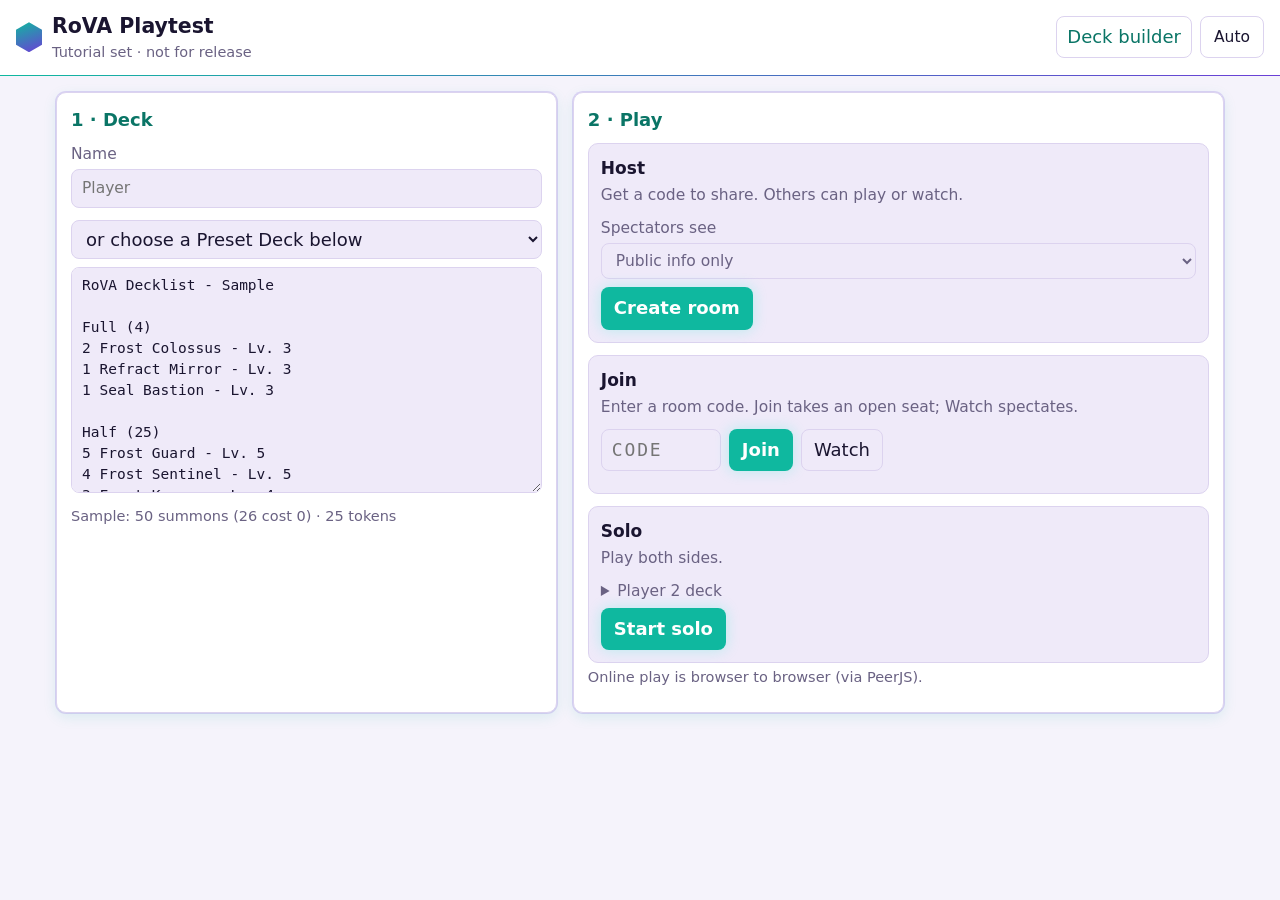
==== sim.html @ 39e99d1e "[BETA] Update 5" ====
<!doctype html>
<html lang="en">
<head>
<meta charset="utf-8">
<meta name="viewport" content="width=device-width, initial-scale=1">
<title>RoVA Playtest</title>
<script>try{var t=localStorage.getItem("rova-theme");if(t==="light"||t==="dark")document.documentElement.dataset.theme=t;}catch(e){}</script>
<link rel="stylesheet" href="style.css?v=13">
<link rel="stylesheet" href="sim.css?v=14">
</head>
<body class="sim">
<header class="topbar">
  <div class="brand">
    <span class="brand-mark" aria-hidden="true"></span>
    <div>
      <h1>RoVA Playtest</h1>
      <p class="sub">Tutorial set · not for release</p>
    </div>
  </div>
  <span id="net-status" class="pill" hidden></span>
  <div class="top-actions">
    <button id="btn-leave" class="danger-ghost leave" title="Leave the room and go back to the lobby" hidden>Leave</button>
    <a class="btn-link" href="index.html">Deck builder</a>
    <button id="btn-theme" class="ghost" aria-label="Theme: auto" title="Theme: auto">Auto</button>
  </div>
</header>

<!-- LOBBY -->
<main id="lobby" class="lobby">
  <section class="panel">
    <h2>1 · Deck</h2>
    <label class="field">Name <input id="my-name" type="text" maxlength="24" placeholder="Player"></label>
    <div class="deck-pick" id="deck-pick-0"></div>
  </section>

  <section class="panel" id="play-panel">
    <h2>2 · Play</h2>
    <div class="play-modes">
      <div class="mode-card">
        <h3>Host</h3>
        <p class="hint">Get a code to share. Others can play or watch.</p>
        <label class="field inline">Spectators see
          <select id="spec-view"><option value="public">Public info only</option><option value="full">Everything (hands, peeks)</option></select></label>
        <button id="btn-host" class="primary">Create room</button>
      </div>
      <div class="mode-card">
        <h3>Join</h3>
        <p class="hint">Enter a room code. Join takes an open seat; Watch spectates.</p>
        <div class="row-inline"><input id="join-code" type="text" maxlength="6" placeholder="CODE" aria-label="Room code"><button id="btn-join" class="primary">Join</button><button id="btn-watch">Watch</button></div>
        <p id="join-msg" class="hint"></p>
      </div>
      <div class="mode-card">
        <h3>Solo</h3>
        <p class="hint">Play both sides.</p>
        <details><summary>Player 2 deck</summary><div class="deck-pick" id="deck-pick-1"></div></details>
        <button id="btn-solo" class="primary">Start solo</button>
      </div>
    </div>
    <p class="hint small">Online play is browser to browser (via PeerJS).</p>
  </section>

  <!-- waiting room (online), shown instead of "2 · Play" -->
  <section class="panel room" id="room-panel" hidden>
    <h2>2 · Room <strong id="room-code2" class="code">······</strong> <button id="btn-copy-code" class="ghost">Copy code</button> <button id="btn-copy-link" class="ghost" title="Anyone opening this link joins as a spectator">Copy watch link</button></h2>
    <p id="room-status" class="hint"></p>
    <h3>Players</h3>
    <ul id="room-seats" class="seats"></ul>
    <h3>Spectators</h3>
    <ul id="room-specs" class="specs"></ul>
    <div id="room-host">
      <label class="field inline">Spectators see
        <select id="room-view"><option value="public">Public info only</option><option value="full">Everything (hands, peeks)</option></select></label>
      <button id="btn-start-online" class="primary" disabled>Start game</button>
    </div>
    <p id="room-view-guest" class="hint small"></p>
    <h3>Chat</h3>
    <ol id="room-chat" class="chat room-chat"></ol>
    <form id="room-say-form" class="say"><input id="room-say" type="text" maxlength="300" placeholder="Message" aria-label="Chat message" autocomplete="off"><button class="primary">Send</button></form>
  </section>
</main>

<!-- GAME -->
<main id="game" class="game" hidden>
  <aside class="controls panel">
    <div id="pv" class="pv" aria-live="polite"><img id="pv-img" alt=""><p class="pv-hint">Hover a card or token to see it here.</p></div>
    <div id="turnbox" class="turninfo"></div>
    <div id="banner" class="banner" hidden></div>
    <div id="ctrlbox"></div>
  </aside>
  <div class="board-wrap">
    <div id="opp-hand" class="hand opp-hand"></div>
    <div id="side-opp" class="side opp"></div>
    <div id="centre" class="centre"></div>
    <div id="side-me" class="side me"></div>
    <div id="my-hand" class="hand my-hand"></div>
  </div>
  <aside class="sidepanel">
    <section class="logbox panel">
      <div class="panel-head"><h2>Match log</h2><span class="hint small">turn · step</span></div>
      <ol id="log" class="log"></ol>
    </section>
    <section class="chatbox panel">
      <div class="panel-head"><h2>Chat</h2></div>
      <ol id="chat" class="chat"></ol>
      <form id="say-form" class="say"><input id="say" type="text" maxlength="300" placeholder="Message" aria-label="Chat message" autocomplete="off"><button class="primary">Send</button></form>
    </section>
    <section id="roombtns" class="roombtns" hidden></section>
  </aside>
</main>

<div id="menu" class="menu" hidden></div>
<div id="overlay" class="overlay" hidden><div class="overlay-box panel" id="overlay-box"></div></div>
<div id="preview" class="preview" hidden><img id="preview-img" alt=""></div>
<div id="alert" class="alert-wrap" role="alertdialog" aria-modal="true" aria-labelledby="alert-title" hidden>
  <div class="alert-box panel">
    <h2 id="alert-title">Vote mismatch</h2>
    <p id="alert-text"></p>
    <div class="dlg-actions"><button id="alert-ok" class="primary">OK</button></div>
  </div>
</div>
<div id="gameover" class="alert-wrap" role="alertdialog" aria-modal="true" aria-labelledby="go-title" hidden>
  <div class="alert-box panel go">
    <h2 id="go-title">Game over</h2>
    <p id="go-text"></p>
    <div id="go-actions" class="dlg-actions"></div>
  </div>
</div>
<div id="toast" class="toast" role="status" aria-live="polite"></div>

<script src="vendor/peerjs-1.5.5.min.js"></script>
<script src="sim.js?v=23"></script>
</body>
</html>
---- style.css ----
:root {
  --bg: #07070b; --panel: #120f1c; --panel-2: #1c1730; --line: #30284d;
  --text: #ece8f5; --muted: #a49cbc;
  --accent: #19f5d2; --accent-ink: #19f5d2; --on-accent: #03201b; --accent-2: #9b5cff;
  --danger: #ff6b8a; --glow: 0 0 0 1px rgba(25,245,210,.25), 0 0 18px rgba(155,92,255,.18);
  color-scheme: dark;
  --radius: 10px;
  --blaze: #ef8a6a; --frost: #79b4e2; --seal: #39e06a; --static: #c98b4a;
  --flow: #4cc9b0; --hidden: #a3abb5; --refract: #f0dc6a; --chaos: #a77ce0;
}
:root[data-theme="light"] {
  --bg: #f5f3fb; --panel: #ffffff; --panel-2: #efeaf9; --line: #dcd3ef;
  --text: #1a1530; --muted: #6a6283;
  --accent: #0fb89f; --accent-ink: #0a7566; --on-accent: #ffffff; --accent-2: #6b3fd6;
  --danger: #c2335a; --glow: 0 0 0 1px rgba(107,63,214,.18), 0 4px 14px rgba(15,184,159,.12);
  color-scheme: light;
}
@media (prefers-color-scheme: light) {
  :root:not([data-theme="dark"]) {
  --bg: #f5f3fb; --panel: #ffffff; --panel-2: #efeaf9; --line: #dcd3ef;
  --text: #1a1530; --muted: #6a6283;
  --accent: #0fb89f; --accent-ink: #0a7566; --on-accent: #ffffff; --accent-2: #6b3fd6;
  --danger: #c2335a; --glow: 0 0 0 1px rgba(107,63,214,.18), 0 4px 14px rgba(15,184,159,.12);
  color-scheme: light;
  }
}

* { box-sizing: border-box; }
html, body { margin: 0; }
body {
  background: var(--bg); color: var(--text);
  font: 18px/1.45 system-ui, -apple-system, "Segoe UI", Roboto, sans-serif;
  min-height: 100vh;
}
button, input, select, textarea { font: inherit; color: inherit; }
button {
  background: var(--panel-2); border: 1px solid var(--line); border-radius: 8px;
  padding: 7px 12px; cursor: pointer;
}
button:hover { border-color: var(--accent-2); }
button.primary { background: var(--accent); color: var(--on-accent); border-color: transparent; font-weight: 600; box-shadow: 0 0 14px rgba(25,245,210,.25); }
button.ghost { background: transparent; }
button.danger { color: var(--danger); }
button.danger.armed { background: var(--danger); color: #fff; border-color: transparent; }
input, select, textarea {
  background: var(--panel-2); border: 1px solid var(--line); border-radius: 8px; padding: 7px 10px;
}
:focus-visible { outline: 2px solid var(--accent); outline-offset: 2px; }

/* top bar */
.topbar {
  display: flex; align-items: center; gap: 16px; flex-wrap: wrap;
  padding: 12px 16px; border-bottom: 1px solid transparent; background: linear-gradient(var(--panel), var(--panel)) padding-box, linear-gradient(90deg, var(--accent), var(--accent-2)) border-box;
  position: sticky; top: 0; z-index: 5;
}
.brand { display: flex; align-items: center; gap: 10px; margin-right: auto; }
.brand-mark { width: 26px; height: 30px; background: linear-gradient(160deg, var(--accent), var(--accent-2));
  clip-path: polygon(50% 0, 100% 25%, 100% 75%, 50% 100%, 0 75%, 0 25%); }
.brand h1 { font-size: 20.5px; margin: 0; }
.brand .sub { margin: 0; font-size: 14.5px; color: var(--muted); }
.mode-switch { display: flex; background: var(--panel-2); border: 1px solid var(--line); border-radius: 999px; padding: 3px; }
.mode-switch button { border: 0; border-radius: 999px; background: transparent; padding: 6px 16px; }
.mode-switch button[aria-selected="true"] { background: var(--accent); color: var(--on-accent); font-weight: 600; }
.top-actions { display: flex; gap: 8px; }
/* deck builder: brand left, mode switch centred, links top right */
.topbar.three { display: grid; grid-template-columns: 1fr auto 1fr; }
.topbar.three .brand { margin-right: 0; justify-self: start; }
.topbar.three .top-actions { justify-self: end; }
.deckbar { grid-column: 1 / -1; display: flex; align-items: center; gap: 10px; }
.deckbar label { font-weight: 600; color: var(--muted); white-space: nowrap; }
#deck-name { flex: 1; min-width: 0; max-width: 520px; font-size: 1.05em; }

/* layout */
.layout {
  display: grid; grid-template-columns: minmax(260px, 340px) minmax(0, 1fr) minmax(300px, 380px); gap: 16px;
  padding: 16px; max-width: 1800px; margin: 0 auto;
}
.panel { background: var(--panel); border: 1px solid var(--line); border-radius: var(--radius); padding: 14px; min-width: 0; box-shadow: var(--glow); }
.panel-head { display: flex; align-items: center; gap: 10px; flex-wrap: wrap; margin-bottom: 10px; }
.panel-head h2 { font-size: 18px; margin: 0; color: var(--accent-ink); }
.count-pill { background: var(--panel-2); border: 1px solid var(--line); border-radius: 999px; padding: 1px 10px; font-weight: 600; }
#btn-clear { margin-left: auto; }
.chosen { position: sticky; top: 74px; align-self: start; max-height: calc(100vh - 92px); overflow: auto; }
.stats { display: flex; flex-wrap: wrap; gap: 6px; margin-bottom: 10px; font-size: 14.5px; color: var(--muted); }
.stats span { background: var(--panel-2); border-radius: 6px; padding: 2px 8px; }
.empty { color: var(--muted); font-size: 15.5px; }

.group-title { font-size: 14.5px; text-transform: uppercase; letter-spacing: .06em; color: var(--accent-2); margin: 12px 0 4px; }
.row {
  display: grid; grid-template-columns: 34px 8px 1fr auto; align-items: center; gap: 8px;
  padding: 5px 6px; border-radius: 8px;
}
.row:hover { background: var(--panel-2); }
.row .qty { font-weight: 700; text-align: right; }
.row .dot { width: 8px; height: 8px; border-radius: 50%; }
.row .name { white-space: nowrap; overflow: hidden; text-overflow: ellipsis; cursor: default; }
.row .meta { color: var(--muted); font-size: 14.5px; margin-left: 6px; }
.row .ctrls { display: flex; gap: 4px; }
.row .ctrls button { padding: 1px 9px; }

/* pool */
.filters { display: flex; gap: 8px; flex-wrap: wrap; margin-left: auto; }
#search { width: 200px; }
.grid { display: grid; grid-template-columns: repeat(auto-fill, minmax(150px, 1fr)); gap: 14px; }
.tile {
  position: relative; background: none; border: 0; padding: 0; cursor: pointer; text-align: center;
}
.tile img { width: 100%; display: block; border-radius: 6px; transition: transform .12s; }
.tile:hover img { transform: translateY(-3px); }
.tile.maxed img { opacity: .45; }
.tile .badge {
  position: absolute; top: 6px; right: 6px; background: var(--accent); color: var(--on-accent);
  font-weight: 700; border-radius: 999px; min-width: 26px; padding: 1px 7px; font-size: 15.5px;
}
.tile .cap { display: block; font-size: 14.5px; color: var(--muted); margin-top: 4px; }
.tile.token img { border-radius: 0; }

/* preview */
.preview { position: fixed; pointer-events: none; z-index: 20; filter: drop-shadow(0 8px 22px rgba(0,0,0,.45)); }
.preview img { width: 300px; display: block; border-radius: 12px; }
.preview.wide img { width: 420px; }

/* dialog */
dialog { background: var(--panel); color: var(--text); border: 1px solid var(--line); border-radius: 12px; width: min(680px, 94vw); padding: 0; }
dialog::backdrop { background: rgba(0,0,0,.55); }
.dlg { padding: 18px; }
.dlg h2 { margin: 0 0 4px; font-size: 20.5px; }
.hint { color: var(--muted); font-size: 15.5px; margin: 4px 0 10px; }
.dlg textarea { width: 100%; font-family: ui-monospace, Menlo, Consolas, monospace; font-size: 15.5px; }
.dlg-actions { display: flex; flex-wrap: wrap; gap: 8px; margin-top: 10px; align-items: center; }

.toast { position: fixed; bottom: 18px; left: 50%; transform: translateX(-50%); background: var(--accent); color: var(--on-accent);
  padding: 8px 16px; border-radius: 999px; font-weight: 600; opacity: 0; transition: opacity .2s; pointer-events: none; }
.toast.show { opacity: 1; }

/* preview box + full card text */
.detail { position: sticky; top: 74px; align-self: start; max-height: calc(100vh - 92px); overflow: auto; display: flex; flex-direction: column; gap: 12px; }
.detail-img { display: flex; justify-content: center; }
.detail-img img { width: 100%; max-width: 340px; border-radius: 12px; display: none; filter: drop-shadow(0 6px 16px rgba(0,0,0,.35)); }
.detail.has .detail-img img { display: block; }
.detail.wide .detail-img img { max-width: 100%; }
.detail-text h3 { margin: 0; font-size: 20px; color: var(--accent-ink); }
.detail-text .dsub { margin: 2px 0 10px; color: var(--muted); font-size: 14.5px; }
.detail-text .facts { display: grid; grid-template-columns: auto 1fr; gap: 4px 12px; margin: 0 0 10px; font-size: 15px; }
.detail-text dt { color: var(--muted); }
.detail-text dd { margin: 0; }
.dblock { border-top: 1px solid var(--line); padding-top: 8px; margin-top: 8px; }
.dblock h4 { margin: 0 0 4px; font-size: 13.5px; text-transform: uppercase; letter-spacing: .05em; color: var(--muted); }
.dblock p { margin: 0; line-height: 1.45; }
.dblock.aff h4 { color: var(--accent-ink); }
.dblock.res h4 { color: var(--danger); }
.dfoot { margin: 12px 0 0; font-size: 12.5px; color: var(--muted); }
@media (max-width: 1200px) {
  .layout { grid-template-columns: minmax(260px, 320px) minmax(0, 1fr); }
  .detail { grid-column: 1; grid-row: 3; position: static; max-height: none; }
  .chosen { grid-row: 2; }
  .pool { grid-column: 2; grid-row: 2 / span 2; }
}

/* phones */
@media (max-width: 820px) {
  .layout { grid-template-columns: minmax(0, 1fr); padding: 12px 16px; }
  .topbar.three { grid-template-columns: 1fr auto; row-gap: 10px; }
  .topbar.three .mode-switch { grid-column: 1 / -1; grid-row: 2; justify-self: center; }
  .deckbar { flex-wrap: wrap; }
  .deckbar #deck-name { flex: 1 1 100%; max-width: none; order: 1; }
  .deckbar label { flex-basis: 100%; }
  .deckbar button { order: 2; }
  .chosen { position: static; max-height: none; }
  .detail, .chosen, .pool { grid-column: auto; grid-row: auto; }
  .grid { grid-template-columns: repeat(auto-fill, minmax(120px, 1fr)); }
  #search { width: 100%; }
  .filters { margin-left: 0; width: 100%; }
}

/* print */
.print-only { display: none; }
@media print {
  @page { size: A4; margin: 10mm; }
  body { background: #fff; color: #000; }
  .topbar, .layout, dialog, .toast, .preview { display: none !important; }
  body.print-list #print-list, body.print-proxies #print-proxies { display: block; }
  #print-list { font: 11pt/1.4 system-ui, sans-serif; }
  #print-list h1 { font-size: 16pt; margin: 0 0 4pt; }
  #print-list h2 { font-size: 12pt; margin: 12pt 0 4pt; border-bottom: 1px solid #999; }
  #print-list p { margin: 0 0 6pt; color: #444; }
  #print-list table { border-collapse: collapse; width: 100%; }
  #print-list td { padding: 1.5pt 4pt; border-bottom: .5pt solid #ddd; }
  #print-list td.q { width: 12mm; text-align: right; font-weight: 700; }
  .proxy-sheet { display: flex; flex-wrap: wrap; gap: 0; page-break-after: always; }
  .proxy-sheet img.card { width: 63mm; height: 88mm; }
  .proxy-sheet img.tok { width: 54.56mm; height: 63mm; }   /* pointy-top hexagon, 63 mm point to point */
  .proxy-sheet img.ins { width: 88mm; height: 43mm; }
}

/* theme toggle */
#btn-theme { min-width: 64px; font-size: 15.5px; }

.btn-link { color: var(--accent-ink); text-decoration: none; padding: 7px 10px; border: 1px solid var(--line); border-radius: 8px; }
.btn-link:hover { border-color: var(--accent-2); }
---- sim.css ----
/* Playtest simulator — builds on style.css variables */
[hidden] { display: none !important; }
.btn-link { color: var(--accent-ink); text-decoration: none; padding: 7px 10px; border: 1px solid var(--line); border-radius: 8px; }
.btn-link:hover { border-color: var(--accent-2); }
.pill { border: 1px solid var(--line); border-radius: 999px; padding: 3px 10px; font-size: 14.5px; color: var(--muted); }
.pill.ok { color: var(--accent-ink); border-color: var(--accent); }
.pill.bad { color: var(--danger); border-color: var(--danger); }
.small { font-size: 14.5px; }
.code { font-family: ui-monospace, Menlo, Consolas, monospace; font-size: 24px; letter-spacing: .12em; color: var(--accent-ink); }

/* lobby */
.lobby { display: grid; grid-template-columns: minmax(300px, 1fr) minmax(300px, 1.3fr); gap: 16px; padding: 16px; max-width: 1200px; margin: 0 auto; }
.lobby h2 { font-size: 18px; margin: 0 0 10px; color: var(--accent-ink); }
.lobby h3 { font-size: 17px; margin: 0 0 4px; }
.field { display: flex; flex-direction: column; gap: 4px; margin-bottom: 12px; font-size: 15.5px; color: var(--muted); }
.deck-pick select, .deck-pick textarea { width: 100%; }
.deck-pick textarea { font-family: ui-monospace, Menlo, Consolas, monospace; font-size: 14.5px; margin-top: 8px; }
.deck-pick .summary { font-size: 14.5px; color: var(--muted); margin-top: 6px; }
.deck-pick .summary.bad { color: var(--danger); }
.play-modes { display: grid; gap: 12px; }
.mode-card { border: 1px solid var(--line); border-radius: 10px; padding: 12px; background: var(--panel-2); }
.row-inline { display: flex; gap: 8px; }
#join-code { text-transform: uppercase; width: 120px; font-family: ui-monospace, Menlo, Consolas, monospace; letter-spacing: .1em; }
details summary { cursor: pointer; font-size: 15.5px; color: var(--muted); margin: 6px 0; }

/* game layout */
body.in-game { height: 100vh; height: 100dvh; display: flex; flex-direction: column; overflow: hidden; }
body.in-game .topbar { flex: none; }
.game { flex: 1; min-height: 0; display: grid; grid-template-columns: minmax(0, 25fr) minmax(0, 45fr) minmax(0, 30fr); gap: 10px; padding: 8px 10px; }
.board-wrap { display: flex; flex-direction: column; justify-content: space-between; gap: 6px; min-width: 0; min-height: 0; overflow: hidden; }
.sidepanel { display: flex; flex-direction: column; gap: 10px; min-height: 0; }
.controls { display: flex; flex-direction: column; gap: 10px; overflow: auto; min-height: 0; padding: 10px; }
.controls .cbox { border-top: 1px solid var(--line); padding-top: 8px; }
.controls h3 { font-size: 14.5px; text-transform: uppercase; letter-spacing: .06em; color: var(--muted); margin: 0 0 6px; display: flex; justify-content: space-between; gap: 6px; }
.controls h3 .status { text-transform: none; letter-spacing: 0; font-weight: 400; }
.controls h3 .status.ok { color: var(--accent-ink); }
.cgrid { display: grid; grid-template-columns: 1fr 1fr; gap: 6px; margin-top: 6px; }
.cgrid button { font-size: 15px; padding: 6px 6px; }
.cgrid .wide, .controls > #ctrlbox > .wide { grid-column: 1 / -1; width: 100%; }
#ctrlbox { display: flex; flex-direction: column; gap: 10px; }
.danger-ghost { grid-column: 1 / -1; background: none; border: 1px solid var(--line); color: var(--muted); }
.danger-ghost:hover { border-color: var(--danger); color: var(--danger); }
.danger-ghost.armed { border-color: var(--danger); color: #fff; background: var(--danger); }
.oppstat { margin: 0; }
.logbox, .chatbox { display: flex; flex-direction: column; min-height: 0; }
.logbox { flex: 3; }
.chatbox { flex: 2; }
.log, .chat { list-style: none; margin: 0; padding: 0; overflow: auto; flex: 1; min-height: 0; font-size: 15px; }
.log li { padding: 3px 2px; border-bottom: 1px solid var(--line); }
.log li .step { display: inline-block; min-width: 46px; color: var(--muted); font-family: ui-monospace, Menlo, Consolas, monospace; font-size: 12.5px; }
.log li.sys { color: var(--muted); }
.log li.turn { color: var(--accent-ink); font-weight: 700; border-bottom-color: var(--accent); padding-top: 8px; }
.chat li.msg { display: flex; flex-direction: column; align-items: flex-start; margin: 4px 0; }
.chat li.msg.mine { align-items: flex-end; }
.chat .meta { font-size: 12.5px; color: var(--muted); }
.chat .bubble { background: var(--panel-2); border: 1px solid var(--line); border-radius: 10px; padding: 4px 9px; max-width: 92%; word-wrap: break-word; }
.chat li.msg.mine .bubble { background: color-mix(in srgb, var(--accent) 18%, var(--panel-2)); border-color: var(--accent); }
.chat li.msg.p1:not(.mine) .bubble { border-color: var(--accent-2); }
.say { display: flex; gap: 6px; margin-top: 8px; }
.say input { flex: 1; min-width: 0; }

.banner { background: var(--accent); color: var(--on-accent); border-radius: 8px; padding: 8px 10px; font-weight: 600; font-size: 15.5px; display: flex; gap: 6px; align-items: center; flex-wrap: wrap; box-shadow: var(--glow); }
.banner button { background: rgba(0,0,0,.15); border-color: transparent; color: inherit; }

/* board side grid */
:root { --ch: 100px; --cw: calc(var(--ch) * .716); --hx: calc(var(--cw) * .84); }
.side {
  display: grid; justify-content: space-evenly; gap: 4px 6px; position: relative;
  grid-template-columns: var(--cw) repeat(5, var(--cw)) var(--cw);
  grid-template-rows: repeat(4, calc(var(--ch) / 2));
  padding: 6px; border-radius: 10px; background: var(--panel); border: 1px solid var(--line);
}
.side.me {
  grid-template-areas:
    "stk s1F . s3F . s5F aby"
    "stk s1F s2M s3F s4M s5F aby"
    "sta s1B s2M s3B s4M s5B dek"
    "sta s1B . s3B . s5B dek";
}
.side.opp {
  grid-template-areas:
    "dek s5B . s3B . s1B sta"
    "dek s5B s4M s3B s2M s1B sta"
    "aby s5F s4M s3F s2M s1F stk"
    "aby s5F . s3F . s1F stk";
}
.zone { position: relative; border: 1px dashed var(--line); border-radius: 8px; display: flex; align-items: center; justify-content: center; min-width: 0; min-height: 0; }
.zone .lbl { position: absolute; bottom: 2px; left: 0; right: 0; text-align: center; font-size: 11.5px; color: var(--muted); pointer-events: none; line-height: 1.1; }
.zone.quarter { border-color: color-mix(in srgb, var(--accent-2) 55%, var(--line)); }
.zone.pickable { border: 2px solid var(--accent); box-shadow: 0 0 10px color-mix(in srgb, var(--accent) 50%, transparent); cursor: pointer; }
.altar { display: flex; gap: 6px; align-items: center; justify-content: flex-start; border: 0; }
.altar .aslot { position: relative; width: var(--hx); height: calc(var(--hx) * 1.155); display: flex; align-items: center; justify-content: center;
  clip-path: polygon(50% 0, 100% 25%, 100% 75%, 50% 100%, 0 75%, 0 25%); background: var(--line); }
.altar .aslot::before { content: ""; position: absolute; inset: 2px; clip-path: inherit; background: var(--panel-2); }
.altar .aslot > * { position: relative; }
.altar .aslot.pickable { background: var(--accent); }
.altar-wrap { display: flex; gap: 6px; }
.altar-wrap .slotcol { display: flex; flex-direction: column; align-items: center; gap: 1px; }
.altar-wrap .under { font-size: 12px; color: var(--muted); }

.obj { cursor: pointer; display: block; }
.obj img { display: block; width: var(--cw); height: var(--ch); border-radius: 4px; }
.obj.rested img { transform: rotate(90deg) scale(.72); }
.obj.tok img { width: calc(var(--hx) - 6px); height: auto; border-radius: 0; }
.obj .dmg, .obj .chg, .obj .cnt {
  position: absolute; min-width: 20px; padding: 0 5px; border-radius: 999px; font-size: 14px; font-weight: 700; text-align: center; line-height: 18px;
}
.obj .dmg { top: -4px; right: -4px; background: var(--danger); color: #fff; }
.obj .chg { top: -2px; right: -2px; background: var(--accent); color: var(--on-accent); }
.obj .cnt { bottom: -6px; left: 50%; transform: translateX(-50%); background: var(--panel); border: 1px solid var(--line); color: var(--text); white-space: nowrap; font-size: 12.5px; }
.pile { position: relative; }
.pile .back { width: var(--cw); height: var(--ch); border-radius: 4px; display: block; }
.pile.tokpile .back { width: calc(var(--hx) - 4px); height: auto; border-radius: 0; }
.pile.empty { opacity: .35; }
.active-ring { outline: 3px solid var(--accent-2); outline-offset: 1px; border-radius: 5px; }
.win-glow { box-shadow: 0 0 0 2px var(--accent), 0 0 14px var(--accent); border-radius: 6px; }

/* centre: the shared Fragment Recall Altar */
/* middle band: your Void Altar (left) · Fragment Recall Altar · the opponent's Void Altar (right) */
.centre { display: grid; grid-template-columns: 1fr auto 1fr; align-items: center; gap: 10px; height: calc(var(--ch) * .8 + 26px); flex: none; }
.band-cell { display: flex; height: 100%; }
.band-cell.left { justify-content: flex-start; align-items: flex-end; }
.band-cell.right { justify-content: flex-end; align-items: flex-start; }
.alt-opp .altar-wrap { flex-direction: row-reverse; }
.fra-wrap { display: flex; flex-direction: column; align-items: center; gap: 2px; }
.qzone { grid-column: 3 / 6; grid-row: 1 / 5; pointer-events: none; z-index: 1;
  margin: calc(var(--ch) * .12) calc(var(--cw) * .25);
  background: var(--accent-2); opacity: .55;
  clip-path: polygon(50% 0, 100% 50%, 50% 100%, 0 50%, 50% 0, 50% 2px, 2px 50%, 50% calc(100% - 2px), calc(100% - 2px) 50%, 50% 2px); }
.fra { width: calc(var(--ch) * .8 + 8px); height: calc(var(--ch) * .8 + 8px); border: 2px dashed var(--accent-2); border-radius: 50%; display: flex; align-items: center; justify-content: center; position: relative; }
.fra .obj img { width: calc(var(--cw) * .8); height: calc(var(--ch) * .8); }
.fra.used::after { content: "used"; position: absolute; top: -9px; right: -6px; font-size: 12px; background: var(--accent-2); color: #fff; padding: 0 5px; border-radius: 999px; }
.fra-lbl { font-size: 12px; color: var(--muted); }
.turninfo .who { font-weight: 700; color: var(--accent-ink); }
.turninfo .sub2 { font-size: 14.5px; color: var(--muted); }
.fieldtag { font-size: 14.5px; border-radius: 999px; padding: 3px 8px; border: 1px solid var(--accent-2); color: var(--accent-2); cursor: pointer; background: none; }

/* hands */
.side { flex: none; }
.hand { display: flex; gap: 6px; justify-content: safe center; flex-wrap: nowrap; overflow-x: auto; overflow-y: hidden; align-items: center; flex: none; }
.my-hand { height: calc(var(--ch) + 14px); }
.opp-hand { height: calc(var(--ch) * .72 + 6px); }
.hand .obj { flex: none; }
.my-hand .obj img { width: var(--cw); height: var(--ch); }
.opp-hand .back { width: calc(var(--cw) * .42); height: calc(var(--ch) * .42); border-radius: 3px; flex: none; }
.opp-hand .obj img { width: calc(var(--cw) * .72); height: calc(var(--ch) * .72); }
.hand .lbl { flex: none; }
.hand .lbl { font-size: 14.5px; color: var(--muted); margin-right: 6px; }

/* popup menu */
.menu { position: fixed; z-index: 30; background: var(--panel); border: 1px solid var(--line); border-radius: 10px; padding: 6px; box-shadow: var(--glow), 0 10px 30px rgba(0,0,0,.35); min-width: 190px; }
.menu .mt { font-size: 14.5px; color: var(--muted); padding: 2px 6px 6px; }
.menu button { display: block; width: 100%; text-align: left; border: 0; background: none; padding: 6px 8px; border-radius: 6px; }
.menu button:hover { background: var(--panel-2); }
.menu .rowb { display: flex; gap: 4px; padding: 2px 4px; }
.menu .rowb button { text-align: center; background: var(--panel-2); }

/* overlay panels (abyss, peek, deck view) */
.overlay { position: fixed; inset: 0; background: rgba(0,0,0,.5); z-index: 25; display: flex; align-items: center; justify-content: center; padding: 16px; }
.overlay-box { max-width: 900px; width: 100%; max-height: 85vh; overflow: auto; }
.overlay-box h2 { margin: 0 0 6px; font-size: 19px; color: var(--accent-ink); }
.ogrid { display: flex; flex-wrap: wrap; gap: 10px; margin: 10px 0; }
.ocard { display: flex; flex-direction: column; gap: 4px; align-items: center; width: 110px; }
.ocard img { width: 100px; border-radius: 5px; }
.ocard.down img { filter: grayscale(1) brightness(.6); }
.ocard .btns { display: flex; flex-wrap: wrap; gap: 3px; justify-content: center; }
.ocard .btns button { font-size: 13px; padding: 2px 6px; }

@media (max-width: 1000px) {
  body.in-game { height: auto; overflow: auto; display: block; }
  .game { grid-template-columns: 1fr; }
  .controls { overflow: visible; }
  .board-wrap { overflow: visible; }
  .sidepanel { height: auto; }
  .logbox { max-height: 260px; } .chatbox { max-height: 240px; }
}
@media (max-width: 820px) { .lobby { grid-template-columns: 1fr; padding: 12px 16px; } }

.zone.pilezone { border-style: solid; border-color: transparent; }

/* ---------- board tiles (readable in both themes) ---------- */
:root[data-theme="light"] { --blaze: #b4472a; --frost: #2f6a96; --seal: #2a8f10; --static: #7a4a1c; --flow: #23756a; --hidden: #4d5560; --refract: #8a7600; --chaos: #6b3fa0; }
@media (prefers-color-scheme: light) { :root:not([data-theme="dark"]) { --blaze: #b4472a; --frost: #2f6a96; --seal: #2a8f10; --static: #7a4a1c; --flow: #23756a; --hidden: #4d5560; --refract: #8a7600; --chaos: #6b3fa0; } }
.t-blaze { --tc: var(--blaze); } .t-frost { --tc: var(--frost); } .t-seal { --tc: var(--seal); } .t-static { --tc: var(--static); }
.t-flow { --tc: var(--flow); } .t-hidden { --tc: var(--hidden); } .t-refract { --tc: var(--refract); } .t-chaos { --tc: var(--chaos); }
.t-none { --tc: var(--muted); }

.obj { --th: var(--ch); }
.opp-hand .obj { --th: calc(var(--ch) * .72); }
.fra .obj { --th: calc(var(--ch) * .8); }
.obj.rested .face { transform: rotate(90deg) scale(.72); }

.ctile {
  width: calc(var(--th) * .716); height: var(--th); border-radius: 5px; overflow: hidden;
  display: flex; flex-direction: column; background: var(--panel-2); color: var(--text);
  border: 2px solid var(--tc); line-height: 1.1; text-align: center;
}
.ct-top { display: flex; justify-content: space-between; align-items: center; padding: 1px 3px; background: color-mix(in srgb, var(--tc) 28%, var(--panel-2)); font-size: max(10px, calc(var(--th) * .13)); font-weight: 700; }
.ct-cost { font-family: Georgia, "Times New Roman", serif; }
.ct-lv { font-weight: 600; font-size: .85em; color: var(--muted); }
.ct-name { flex: 1; display: flex; align-items: center; justify-content: center; padding: 1px 2px; font-weight: 700; font-size: max(10px, calc(var(--th) * .135)); overflow: hidden; overflow-wrap: anywhere; }
.ct-type { font-size: max(9px, calc(var(--th) * .1)); color: var(--tc); font-weight: 600; }
.ct-stats { font-size: max(12px, calc(var(--th) * .19)); font-weight: 800; padding-bottom: 1px; }
.ct-stats i { font-style: normal; color: var(--muted); margin: 0 2px; font-weight: 400; }
.opp-hand .ct-type, .opp-hand .ct-top { display: none; }
.opp-hand .ct-name { font-size: max(8.5px, calc(var(--th) * .15)); overflow-wrap: normal; letter-spacing: -.02em; }
.opp-hand .ct-stats { font-size: max(10px, calc(var(--th) * .17)); }

.ttile { --tw: calc(var(--hx) - 6px); width: var(--tw); height: calc(var(--tw) * 1.155); display: block;
  clip-path: polygon(50% 0, 100% 25%, 100% 75%, 50% 100%, 0 75%, 0 25%); background: var(--tc); padding: 2px; }
.ttile:not(.special) { background: var(--muted); }
.ttile .tin { width: 100%; height: 100%; display: flex; flex-direction: column; align-items: center; justify-content: center; gap: 1px;
  clip-path: inherit; background: var(--panel-2); color: var(--text); line-height: 1; }
.ttile .tv { font-family: Georgia, "Times New Roman", serif; font-weight: 700; font-size: max(13px, calc(var(--tw) * .3)); }
.ttile .tn { font-size: max(9.5px, calc(var(--tw) * .17)); font-weight: 700; color: var(--tc); }
.ttile:not(.special) .tn { color: var(--muted); }

/* Arcana Field vote */
.vote { grid-column: 1 / -1; display: grid; grid-template-columns: auto 1fr 1fr; gap: 6px; align-items: center; }
.vote .vlbl { font-size: 13px; color: var(--muted); }
.vote button { font-size: 13.5px; padding: 6px 4px; }
.vote button.chosen { background: var(--accent-2); border-color: var(--accent-2); color: #fff; font-weight: 700; }
.fieldtag.locked { border-style: solid; color: var(--text); text-align: center; cursor: default; }
div.fieldtag { text-align: center; padding: 5px 8px; }
/* error popup */
.alert-wrap { position: fixed; inset: 0; z-index: 40; background: rgba(0,0,0,.5); display: flex; align-items: center; justify-content: center; padding: 16px; }
.alert-box { max-width: 440px; width: 100%; border: 2px solid var(--danger); }
.alert-box h2 { margin: 0 0 8px; font-size: 20px; color: var(--danger); }
.alert-box p { margin: 0 0 12px; }

/* effects, attacks */
.ct-stats b.up { color: var(--accent-ink); }
.ct-stats b.down { color: var(--danger); }
.obj.attacked { outline: 3px solid var(--danger); outline-offset: 2px; border-radius: 6px; box-shadow: 0 0 14px var(--danger); }
.obj.attacker { outline: 2px dashed var(--danger); outline-offset: 2px; border-radius: 6px; }
.fra.pickable { border: 2px solid var(--accent); box-shadow: 0 0 10px color-mix(in srgb, var(--accent) 50%, transparent); cursor: pointer; }

/* card zoom above menus, the Abyss/peek windows and pop-ups */
.preview { z-index: 60; }
.top-actions .leave { grid-column: auto; padding: 7px 12px; }

/* waiting room */
.room h2 { display: flex; align-items: center; gap: 10px; flex-wrap: wrap; }
.room h3 { font-size: 14px; color: var(--muted); text-transform: uppercase; letter-spacing: .06em; margin: 14px 0 6px; }
.seats, .specs { list-style: none; margin: 0; padding: 0; display: flex; flex-direction: column; gap: 6px; }
.seat { display: flex; align-items: center; gap: 10px; border: 1px solid var(--line); border-radius: 10px; padding: 8px 10px; background: var(--panel-2); }
.seat.open { border-style: dashed; }
.seat.me { border-color: var(--accent); }
.seat .sn { color: var(--muted); font-size: 13px; min-width: 52px; }
.seat .who { flex: 1; font-weight: 600; }
.seat.open .who { color: var(--muted); font-weight: 400; }
.specs li { font-size: 14px; }
#room-host { display: flex; gap: 10px; align-items: end; flex-wrap: wrap; margin-top: 14px; }
.field.inline { margin-bottom: 8px; }
.room-chat { max-height: 220px; min-height: 80px; border: 1px solid var(--line); border-radius: 8px; padding: 6px; }
.chat li.msg.spec .bubble { border-style: dashed; }
.my-hand .back { width: calc(var(--cw) * .6); height: calc(var(--ch) * .6); border-radius: 3px; flex: none; }

/* left column: big card preview on top, essentials below */
.controls { overflow: hidden; }
.pv { flex: 1 1 auto; min-height: 120px; display: flex; align-items: center; justify-content: center; position: relative; }
.pv img { max-width: 100%; max-height: 100%; object-fit: contain; display: none; filter: drop-shadow(0 6px 16px rgba(0,0,0,.35)); }
.pv.has img { display: block; }
.pv.has .pv-hint { display: none; }
.pv-hint { color: var(--muted); font-size: 14px; text-align: center; border: 1px dashed var(--line); border-radius: 10px; padding: 40px 12px; width: 100%; }
#turnbox, #banner, #ctrlbox { flex: none; }
#ctrlbox .big { width: 100%; font-size: 17px; padding: 10px; }
.hand-btn { background: none; border: 1px solid var(--line); border-radius: 999px; padding: 4px 10px; cursor: pointer; color: var(--muted); }
.hand-btn:hover { border-color: var(--accent-2); color: var(--text); }
/* tools beside the Fragment Recall Altar */
.centre { grid-template-columns: 1fr auto auto auto 1fr; }
.fra-tools { display: flex; flex-direction: column; gap: 4px; justify-content: center; }
.fra-tools button, .fra-tools .fieldtag { font-size: 12px; padding: 3px 8px; white-space: nowrap; }
.fra-tools.left { align-items: flex-end; } .fra-tools.right { align-items: flex-start; }
.roombtns { display: grid; grid-template-columns: 1fr 1fr; gap: 8px; flex: none; }
.roombtns .danger-ghost { grid-column: auto; }
.roombtns > :only-child { grid-column: 1 / -1; }
.alert-box.go h2 { color: var(--accent-ink); }
@media (max-width: 1000px) { .pv { min-height: 0; flex: none; } .pv img { max-height: 320px; } }
@media (max-width: 1500px) { .fra-lbl { display: none; } }
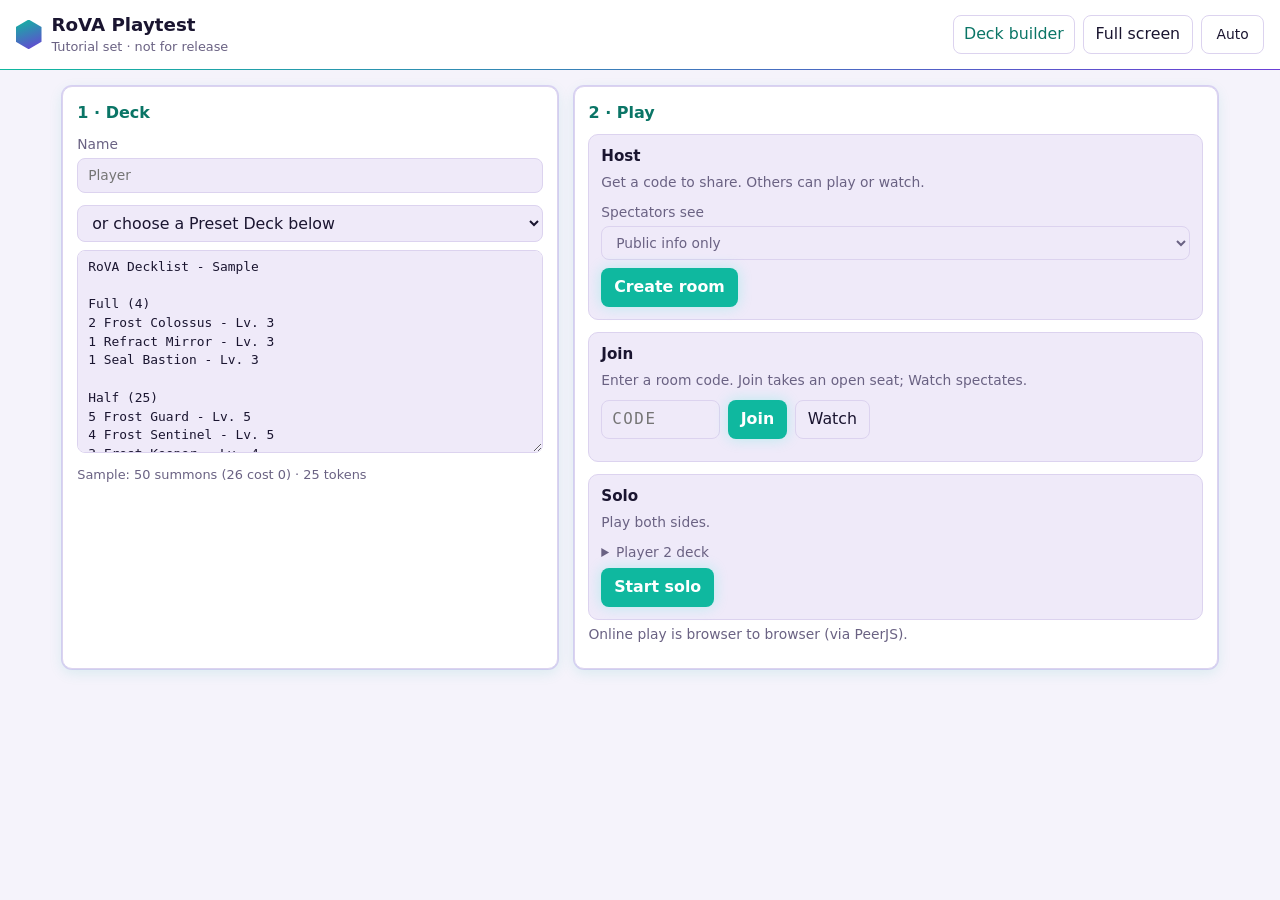
==== commit f0914ac7: "[BETA] Update 7" ====
--- a/sim.html
+++ b/sim.html
@@ -1,12 +1,16 @@
 <!doctype html>
-<html lang="en">
+<html lang="en" class="fluid">
 <head>
 <meta charset="utf-8">
 <meta name="viewport" content="width=device-width, initial-scale=1">
+<meta name="theme-color" content="#07070b">
+<link rel="manifest" href="manifest.webmanifest">
+<link rel="icon" href="icons/icon-192.png" sizes="192x192">
+<link rel="apple-touch-icon" href="icons/icon-192.png">
 <title>RoVA Playtest</title>
 <script>try{var t=localStorage.getItem("rova-theme");if(t==="light"||t==="dark")document.documentElement.dataset.theme=t;}catch(e){}</script>
-<link rel="stylesheet" href="style.css?v=13">
-<link rel="stylesheet" href="sim.css?v=14">
+<link rel="stylesheet" href="style.css?v=18">
+<link rel="stylesheet" href="sim.css?v=17">
 </head>
 <body class="sim">
 <header class="topbar">
@@ -21,6 +25,7 @@
   <div class="top-actions">
     <button id="btn-leave" class="danger-ghost leave" title="Leave the room and go back to the lobby" hidden>Leave</button>
     <a class="btn-link" href="index.html">Deck builder</a>
+    <button id="btn-full" class="ghost" aria-pressed="false" aria-label="Full screen" title="Full screen" hidden><svg class="fs-ico" viewBox="0 0 16 16" width="16" height="16" aria-hidden="true" focusable="false"><path d="M1.5 5.5v-4h4M10.5 1.5h4v4M14.5 10.5v4h-4M5.5 14.5h-4v-4" fill="none" stroke="currentColor" stroke-width="1.6" stroke-linecap="round" stroke-linejoin="round"/></svg><span class="fs-txt">Full screen</span></button>
     <button id="btn-theme" class="ghost" aria-label="Theme: auto" title="Theme: auto">Auto</button>
   </div>
 </header>
@@ -128,6 +133,7 @@
 <div id="toast" class="toast" role="status" aria-live="polite"></div>
 
 <script src="vendor/peerjs-1.5.5.min.js"></script>
-<script src="sim.js?v=23"></script>
+<script src="sim.js?v=25"></script>
+<script src="fullscreen.js?v=1"></script>
 </body>
 </html>
--- a/style.css
+++ b/style.css
@@ -29,13 +29,13 @@
 html, body { margin: 0; }
 body {
   background: var(--bg); color: var(--text);
-  font: 18px/1.45 system-ui, -apple-system, "Segoe UI", Roboto, sans-serif;
+  font: 1.125rem/1.45 system-ui, -apple-system, "Segoe UI", Roboto, sans-serif;
   min-height: 100vh;
 }
 button, input, select, textarea { font: inherit; color: inherit; }
 button {
   background: var(--panel-2); border: 1px solid var(--line); border-radius: 8px;
-  padding: 7px 12px; cursor: pointer;
+  padding: 0.4375rem 0.75rem; cursor: pointer;
 }
 button:hover { border-color: var(--accent-2); }
 button.primary { background: var(--accent); color: var(--on-accent); border-color: transparent; font-weight: 600; box-shadow: 0 0 14px rgba(25,245,210,.25); }
@@ -43,65 +43,70 @@
 button.danger { color: var(--danger); }
 button.danger.armed { background: var(--danger); color: #fff; border-color: transparent; }
 input, select, textarea {
-  background: var(--panel-2); border: 1px solid var(--line); border-radius: 8px; padding: 7px 10px;
+  background: var(--panel-2); border: 1px solid var(--line); border-radius: 8px; padding: 0.4375rem 0.625rem;
 }
 :focus-visible { outline: 2px solid var(--accent); outline-offset: 2px; }
 
 /* top bar */
 .topbar {
-  display: flex; align-items: center; gap: 16px; flex-wrap: wrap;
-  padding: 12px 16px; border-bottom: 1px solid transparent; background: linear-gradient(var(--panel), var(--panel)) padding-box, linear-gradient(90deg, var(--accent), var(--accent-2)) border-box;
+  display: flex; align-items: center; gap: 1rem; flex-wrap: wrap;
+  padding: 0.75rem 1rem; border-bottom: 1px solid transparent; background: linear-gradient(var(--panel), var(--panel)) padding-box, linear-gradient(90deg, var(--accent), var(--accent-2)) border-box;
   position: sticky; top: 0; z-index: 5;
 }
-.brand { display: flex; align-items: center; gap: 10px; margin-right: auto; }
-.brand-mark { width: 26px; height: 30px; background: linear-gradient(160deg, var(--accent), var(--accent-2));
+.brand { display: flex; align-items: center; gap: 0.625rem; margin-right: auto; }
+.brand-mark { width: 1.625rem; height: 1.875rem; background: linear-gradient(160deg, var(--accent), var(--accent-2));
   clip-path: polygon(50% 0, 100% 25%, 100% 75%, 50% 100%, 0 75%, 0 25%); }
-.brand h1 { font-size: 20.5px; margin: 0; }
-.brand .sub { margin: 0; font-size: 14.5px; color: var(--muted); }
-.mode-switch { display: flex; background: var(--panel-2); border: 1px solid var(--line); border-radius: 999px; padding: 3px; }
-.mode-switch button { border: 0; border-radius: 999px; background: transparent; padding: 6px 16px; }
+.brand h1 { font-size: 1.28125rem; margin: 0; }
+.brand .sub { margin: 0; font-size: 0.90625rem; color: var(--muted); }
+.mode-switch { display: flex; background: var(--panel-2); border: 1px solid var(--line); border-radius: 999px; padding: 0.1875rem; }
+.mode-switch button { border: 0; border-radius: 999px; background: transparent; padding: 0.375rem 1rem; }
 .mode-switch button[aria-selected="true"] { background: var(--accent); color: var(--on-accent); font-weight: 600; }
-.top-actions { display: flex; gap: 8px; }
+.top-actions { display: flex; gap: 0.5rem; }
 /* deck builder: brand left, mode switch centred, links top right */
 .topbar.three { display: grid; grid-template-columns: 1fr auto 1fr; }
 .topbar.three .brand { margin-right: 0; justify-self: start; }
 .topbar.three .top-actions { justify-self: end; }
-.deckbar { grid-column: 1 / -1; display: flex; align-items: center; gap: 10px; }
+.deckbar { grid-column: 1 / -1; display: flex; align-items: center; gap: 0.625rem; }
 .deckbar label { font-weight: 600; color: var(--muted); white-space: nowrap; }
-#deck-name { flex: 1; min-width: 0; max-width: 520px; font-size: 1.05em; }
+#deck-name { flex: 1; min-width: 0; max-width: 32.5rem; font-size: 1.05em; }
 
 /* layout */
 .layout {
-  display: grid; grid-template-columns: minmax(260px, 340px) minmax(0, 1fr) minmax(300px, 380px); gap: 16px;
-  padding: 16px; max-width: 1800px; margin: 0 auto;
-}
-.panel { background: var(--panel); border: 1px solid var(--line); border-radius: var(--radius); padding: 14px; min-width: 0; box-shadow: var(--glow); }
-.panel-head { display: flex; align-items: center; gap: 10px; flex-wrap: wrap; margin-bottom: 10px; }
-.panel-head h2 { font-size: 18px; margin: 0; color: var(--accent-ink); }
-.count-pill { background: var(--panel-2); border: 1px solid var(--line); border-radius: 999px; padding: 1px 10px; font-weight: 600; }
+  display: grid; grid-template-columns: minmax(16.25rem, 21.25rem) minmax(0, 1fr) minmax(18.75rem, 23.75rem); gap: 1rem;
+  padding: 1rem; max-width: 112.5rem; margin: 0 auto;
+}
+.panel { background: var(--panel); border: 1px solid var(--line); border-radius: var(--radius); padding: 0.875rem; min-width: 0; box-shadow: var(--glow); }
+.panel-head { display: flex; align-items: center; gap: 0.625rem; flex-wrap: wrap; margin-bottom: 0.625rem; }
+.panel-head h2 { font-size: 1.125rem; margin: 0; color: var(--accent-ink); }
+.count-pill { background: var(--panel-2); border: 1px solid var(--line); border-radius: 999px; padding: 0.0625rem 0.625rem; font-weight: 600; }
 #btn-clear { margin-left: auto; }
-.chosen { position: sticky; top: 74px; align-self: start; max-height: calc(100vh - 92px); overflow: auto; }
-.stats { display: flex; flex-wrap: wrap; gap: 6px; margin-bottom: 10px; font-size: 14.5px; color: var(--muted); }
-.stats span { background: var(--panel-2); border-radius: 6px; padding: 2px 8px; }
-.empty { color: var(--muted); font-size: 15.5px; }
-
-.group-title { font-size: 14.5px; text-transform: uppercase; letter-spacing: .06em; color: var(--accent-2); margin: 12px 0 4px; }
+.chosen { position: sticky; top: 4.625rem; align-self: start; max-height: calc(100vh - 5.75rem); overflow: auto; }
+/* .deck-side groups the deck list and preview; on desktop it adds no box of its own */
+.builder .deck-side { display: contents; }
+.builder .chosen { grid-column: 1; grid-row: 2; }
+.builder .pool { grid-column: 2; grid-row: 2; }
+.builder .detail { grid-column: 3; grid-row: 2; }
+.stats { display: flex; flex-wrap: wrap; gap: 0.375rem; margin-bottom: 0.625rem; font-size: 0.90625rem; color: var(--muted); }
+.stats span { background: var(--panel-2); border-radius: 6px; padding: 0.125rem 0.5rem; }
+.empty { color: var(--muted); font-size: 0.96875rem; }
+
+.group-title { font-size: 0.90625rem; text-transform: uppercase; letter-spacing: .06em; color: var(--accent-2); margin: 0.75rem 0 0.25rem; }
 .row {
-  display: grid; grid-template-columns: 34px 8px 1fr auto; align-items: center; gap: 8px;
-  padding: 5px 6px; border-radius: 8px;
+  display: grid; grid-template-columns: 2.125rem 0.5rem 1fr auto; align-items: center; gap: 0.5rem;
+  padding: 0.3125rem 0.375rem; border-radius: 8px;
 }
 .row:hover { background: var(--panel-2); }
 .row .qty { font-weight: 700; text-align: right; }
-.row .dot { width: 8px; height: 8px; border-radius: 50%; }
+.row .dot { width: 0.5rem; height: 0.5rem; border-radius: 50%; }
 .row .name { white-space: nowrap; overflow: hidden; text-overflow: ellipsis; cursor: default; }
-.row .meta { color: var(--muted); font-size: 14.5px; margin-left: 6px; }
-.row .ctrls { display: flex; gap: 4px; }
-.row .ctrls button { padding: 1px 9px; }
+.row .meta { color: var(--muted); font-size: 0.90625rem; margin-left: 0.375rem; }
+.row .ctrls { display: flex; gap: 0.25rem; }
+.row .ctrls button { padding: 0.0625rem 0.5625rem; }
 
 /* pool */
-.filters { display: flex; gap: 8px; flex-wrap: wrap; margin-left: auto; }
-#search { width: 200px; }
-.grid { display: grid; grid-template-columns: repeat(auto-fill, minmax(150px, 1fr)); gap: 14px; }
+.filters { display: flex; gap: 0.5rem; flex-wrap: wrap; margin-left: auto; }
+#search { width: 12.5rem; }
+.grid { display: grid; grid-template-columns: repeat(auto-fill, minmax(9.375rem, 1fr)); gap: 0.875rem; }
 .tile {
   position: relative; background: none; border: 0; padding: 0; cursor: pointer; text-align: center;
 }
@@ -109,66 +114,71 @@
 .tile:hover img { transform: translateY(-3px); }
 .tile.maxed img { opacity: .45; }
 .tile .badge {
-  position: absolute; top: 6px; right: 6px; background: var(--accent); color: var(--on-accent);
-  font-weight: 700; border-radius: 999px; min-width: 26px; padding: 1px 7px; font-size: 15.5px;
-}
-.tile .cap { display: block; font-size: 14.5px; color: var(--muted); margin-top: 4px; }
+  position: absolute; top: 0.375rem; right: 0.375rem; background: var(--accent); color: var(--on-accent);
+  font-weight: 700; border-radius: 999px; min-width: 1.625rem; padding: 0.0625rem 0.4375rem; font-size: 0.96875rem;
+}
+.tile .cap { display: block; font-size: 0.90625rem; color: var(--muted); margin-top: 0.25rem; }
 .tile.token img { border-radius: 0; }
 
 /* preview */
 .preview { position: fixed; pointer-events: none; z-index: 20; filter: drop-shadow(0 8px 22px rgba(0,0,0,.45)); }
-.preview img { width: 300px; display: block; border-radius: 12px; }
-.preview.wide img { width: 420px; }
+.preview img { width: 18.75rem; display: block; border-radius: 12px; }
+.preview.wide img { width: 26.25rem; }
 
 /* dialog */
-dialog { background: var(--panel); color: var(--text); border: 1px solid var(--line); border-radius: 12px; width: min(680px, 94vw); padding: 0; }
+dialog { background: var(--panel); color: var(--text); border: 1px solid var(--line); border-radius: 12px; width: min(42.5rem, 94vw); padding: 0; }
 dialog::backdrop { background: rgba(0,0,0,.55); }
-.dlg { padding: 18px; }
-.dlg h2 { margin: 0 0 4px; font-size: 20.5px; }
-.hint { color: var(--muted); font-size: 15.5px; margin: 4px 0 10px; }
-.dlg textarea { width: 100%; font-family: ui-monospace, Menlo, Consolas, monospace; font-size: 15.5px; }
-.dlg-actions { display: flex; flex-wrap: wrap; gap: 8px; margin-top: 10px; align-items: center; }
-
-.toast { position: fixed; bottom: 18px; left: 50%; transform: translateX(-50%); background: var(--accent); color: var(--on-accent);
-  padding: 8px 16px; border-radius: 999px; font-weight: 600; opacity: 0; transition: opacity .2s; pointer-events: none; }
+.dlg { padding: 1.125rem; }
+.dlg h2 { margin: 0 0 0.25rem; font-size: 1.28125rem; }
+.hint { color: var(--muted); font-size: 0.96875rem; margin: 0.25rem 0 0.625rem; }
+.dlg textarea { width: 100%; font-family: ui-monospace, Menlo, Consolas, monospace; font-size: 0.96875rem; }
+.dlg-actions { display: flex; flex-wrap: wrap; gap: 0.5rem; margin-top: 0.625rem; align-items: center; }
+
+.toast { position: fixed; bottom: 1.125rem; left: 50%; transform: translateX(-50%); background: var(--accent); color: var(--on-accent);
+  padding: 0.5rem 1rem; border-radius: 999px; font-weight: 600; opacity: 0; transition: opacity .2s; pointer-events: none; }
 .toast.show { opacity: 1; }
 
 /* preview box + full card text */
-.detail { position: sticky; top: 74px; align-self: start; max-height: calc(100vh - 92px); overflow: auto; display: flex; flex-direction: column; gap: 12px; }
+.detail { position: sticky; top: 4.625rem; align-self: start; max-height: calc(100vh - 5.75rem); overflow: auto; overscroll-behavior: contain; display: flex; flex-direction: column; gap: 0.625rem; }
 .detail-img { display: flex; justify-content: center; }
-.detail-img img { width: 100%; max-width: 340px; border-radius: 12px; display: none; filter: drop-shadow(0 6px 16px rgba(0,0,0,.35)); }
+.detail-img img { width: auto; max-width: 100%; max-height: 46vh; border-radius: 12px; display: none; filter: drop-shadow(0 6px 16px rgba(0,0,0,.35)); }
 .detail.has .detail-img img { display: block; }
 .detail.wide .detail-img img { max-width: 100%; }
-.detail-text h3 { margin: 0; font-size: 20px; color: var(--accent-ink); }
-.detail-text .dsub { margin: 2px 0 10px; color: var(--muted); font-size: 14.5px; }
-.detail-text .facts { display: grid; grid-template-columns: auto 1fr; gap: 4px 12px; margin: 0 0 10px; font-size: 15px; }
+.detail-text h3 { margin: 0; font-size: 1.0625rem; color: var(--accent-ink); }
+.detail-text .dsub { margin: 0.125rem 0 0.5rem; color: var(--muted); font-size: 0.78125rem; }
+.detail-text .facts { display: grid; grid-template-columns: auto 1fr; gap: 0.125rem 0.625rem; margin: 0 0 0.5rem; font-size: 0.8125rem; }
 .detail-text dt { color: var(--muted); }
 .detail-text dd { margin: 0; }
-.dblock { border-top: 1px solid var(--line); padding-top: 8px; margin-top: 8px; }
-.dblock h4 { margin: 0 0 4px; font-size: 13.5px; text-transform: uppercase; letter-spacing: .05em; color: var(--muted); }
-.dblock p { margin: 0; line-height: 1.45; }
+.dblock { border-top: 1px solid var(--line); padding-top: 0.375rem; margin-top: 0.375rem; }
+.dblock h4 { margin: 0 0 0.125rem; font-size: 0.71875rem; text-transform: uppercase; letter-spacing: .05em; color: var(--muted); }
+.dblock p { margin: 0; line-height: 1.4; font-size: 0.84375rem; }
 .dblock.aff h4 { color: var(--accent-ink); }
 .dblock.res h4 { color: var(--danger); }
-.dfoot { margin: 12px 0 0; font-size: 12.5px; color: var(--muted); }
+.dfoot { margin: 0.625rem 0 0; font-size: 0.6875rem; color: var(--muted); }
 @media (max-width: 1200px) {
-  .layout { grid-template-columns: minmax(260px, 320px) minmax(0, 1fr); }
-  .detail { grid-column: 1; grid-row: 3; position: static; max-height: none; }
-  .chosen { grid-row: 2; }
-  .pool { grid-column: 2; grid-row: 2 / span 2; }
+  .layout { grid-template-columns: minmax(16.25rem, 20rem) minmax(0, 1fr); }
+  /* tablets: deck list with the preview right under it, both pinned */
+  .builder .deck-side { display: flex; flex-direction: column; gap: 1rem; grid-column: 1; grid-row: 2; position: sticky; top: 4.625rem; align-self: start; max-height: calc(100vh - 5.75rem); min-width: 0; }
+  .builder .chosen { position: static; max-height: 40vh; flex: 0 1 auto; min-height: 0; }
+  .builder .detail { position: static; flex: 1 1 auto; min-height: 0; max-height: none; }
+  .builder .detail-img img { max-height: 34vh; }
 }
 
 /* phones */
 @media (max-width: 820px) {
-  .layout { grid-template-columns: minmax(0, 1fr); padding: 12px 16px; }
-  .topbar.three { grid-template-columns: 1fr auto; row-gap: 10px; }
+  .layout { grid-template-columns: minmax(0, 1fr); padding: 0.75rem 1rem; }
+  .topbar.three { grid-template-columns: 1fr auto; row-gap: 0.625rem; }
   .topbar.three .mode-switch { grid-column: 1 / -1; grid-row: 2; justify-self: center; }
   .deckbar { flex-wrap: wrap; }
   .deckbar #deck-name { flex: 1 1 100%; max-width: none; order: 1; }
   .deckbar label { flex-basis: 100%; }
   .deckbar button { order: 2; }
   .chosen { position: static; max-height: none; }
-  .detail, .chosen, .pool { grid-column: auto; grid-row: auto; }
-  .grid { grid-template-columns: repeat(auto-fill, minmax(120px, 1fr)); }
+  .builder .deck-side { display: contents; }
+  .builder .detail, .builder .chosen, .builder .pool { grid-column: auto; grid-row: auto; }
+  .builder .detail { position: static; max-height: none; order: 1; }
+  .builder .detail-img img { max-height: 46vh; }
+  .grid { grid-template-columns: repeat(auto-fill, minmax(7.5rem, 1fr)); }
   #search { width: 100%; }
   .filters { margin-left: 0; width: 100%; }
 }
@@ -193,8 +203,31 @@
   .proxy-sheet img.ins { width: 88mm; height: 43mm; }
 }
 
+/* full screen button (both pages): text on wider screens, icon only on phones */
+#btn-full .fs-ico { display: none; vertical-align: -0.15em; }
+@media (max-width: 820px) { #btn-full .fs-ico { display: inline-block; } #btn-full .fs-txt { display: none; } }
+/* phones: tighter header buttons so the page title stays on one line */
+@media (max-width: 480px) { .top-actions { gap: 0.375rem; } .top-actions :is(button, .btn-link) { padding-left: 0.5rem; padding-right: 0.5rem; } #btn-theme { min-width: 0; } }
+@media (max-width: 380px) { .topbar { gap: 0.5rem; padding-left: 0.625rem; padding-right: 0.625rem; } .top-actions { gap: 0.25rem; } .top-actions :is(button, .btn-link) { padding-left: 0.375rem; padding-right: 0.375rem; } }
+
 /* theme toggle */
-#btn-theme { min-width: 64px; font-size: 15.5px; }
-
-.btn-link { color: var(--accent-ink); text-decoration: none; padding: 7px 10px; border: 1px solid var(--line); border-radius: 8px; }
+#btn-theme { min-width: 4rem; font-size: 0.96875rem; }
+
+/* both pages: sizes are in rem; the base eases from 14px on a 390px-wide phone to 16px at 1366px and wider
+   (as % of the browser's text size, so a larger browser setting still applies) */
+html.fluid { font-size: clamp(87.5%, 0.825rem + 0.205vw, 100%); }
+/* both pages: smaller text than the shared defaults (the deck builder's card detail text keeps its own sizes) */
+body:is(.builder, .sim) { font-size: 1rem; }
+:is(.builder, .sim) :is(.brand h1, .dlg h2) { font-size: 1.15625rem; }
+:is(.builder, .sim) .panel-head h2 { font-size: 1.03125rem; }
+:is(.builder, .sim) :is(.brand .sub, .stats, .group-title, .row .meta, .tile .cap) { font-size: 0.8125rem; }
+:is(.builder, .sim) :is(.empty, .hint, .dlg textarea, .tile .badge) { font-size: 0.875rem; }
+:is(.builder, .sim) #btn-theme { font-size: 0.875rem; }
+/* header is a little shorter here, so pinned panels sit a little higher */
+.builder .chosen, .builder .detail, .builder .deck-side { top: 4.3125rem; }
+.builder .chosen, .builder .detail { max-height: calc(100vh - 5.4375rem); }
+@media (max-width: 1200px) { .builder .deck-side { max-height: calc(100vh - 5.4375rem); } .builder .chosen { max-height: 40vh; } .builder .detail { max-height: none; } }
+@media (max-width: 820px) { .builder .chosen, .builder .detail { max-height: none; } }
+
+.btn-link { color: var(--accent-ink); text-decoration: none; padding: 0.4375rem 0.625rem; border: 1px solid var(--line); border-radius: 8px; }
 .btn-link:hover { border-color: var(--accent-2); }
--- a/sim.css
+++ b/sim.css
@@ -1,43 +1,43 @@
 /* Playtest simulator — builds on style.css variables */
 [hidden] { display: none !important; }
-.btn-link { color: var(--accent-ink); text-decoration: none; padding: 7px 10px; border: 1px solid var(--line); border-radius: 8px; }
+.btn-link { color: var(--accent-ink); text-decoration: none; padding: 0.4375rem 0.625rem; border: 1px solid var(--line); border-radius: 8px; }
 .btn-link:hover { border-color: var(--accent-2); }
-.pill { border: 1px solid var(--line); border-radius: 999px; padding: 3px 10px; font-size: 14.5px; color: var(--muted); }
+.pill { border: 1px solid var(--line); border-radius: 999px; padding: 0.1875rem 0.625rem; font-size:  0.81563rem; color: var(--muted); }
 .pill.ok { color: var(--accent-ink); border-color: var(--accent); }
 .pill.bad { color: var(--danger); border-color: var(--danger); }
-.small { font-size: 14.5px; }
-.code { font-family: ui-monospace, Menlo, Consolas, monospace; font-size: 24px; letter-spacing: .12em; color: var(--accent-ink); }
+.small { font-size:  0.81563rem; }
+.code { font-family: ui-monospace, Menlo, Consolas, monospace; font-size:  1.35rem; letter-spacing: .12em; color: var(--accent-ink); }
 
 /* lobby */
-.lobby { display: grid; grid-template-columns: minmax(300px, 1fr) minmax(300px, 1.3fr); gap: 16px; padding: 16px; max-width: 1200px; margin: 0 auto; }
-.lobby h2 { font-size: 18px; margin: 0 0 10px; color: var(--accent-ink); }
-.lobby h3 { font-size: 17px; margin: 0 0 4px; }
-.field { display: flex; flex-direction: column; gap: 4px; margin-bottom: 12px; font-size: 15.5px; color: var(--muted); }
+.lobby { display: grid; grid-template-columns: minmax(18.75rem, 1fr) minmax(18.75rem, 1.3fr); gap: 1rem; padding: 1rem; max-width: 75rem; margin: 0 auto; }
+.lobby h2 { font-size:  1.0125rem; margin: 0 0 0.625rem; color: var(--accent-ink); }
+.lobby h3 { font-size:  0.95625rem; margin: 0 0 0.25rem; }
+.field { display: flex; flex-direction: column; gap: 0.25rem; margin-bottom: 0.75rem; font-size:  0.87188rem; color: var(--muted); }
 .deck-pick select, .deck-pick textarea { width: 100%; }
-.deck-pick textarea { font-family: ui-monospace, Menlo, Consolas, monospace; font-size: 14.5px; margin-top: 8px; }
-.deck-pick .summary { font-size: 14.5px; color: var(--muted); margin-top: 6px; }
+.deck-pick textarea { font-family: ui-monospace, Menlo, Consolas, monospace; font-size:  0.81563rem; margin-top: 0.5rem; }
+.deck-pick .summary { font-size:  0.81563rem; color: var(--muted); margin-top: 0.375rem; }
 .deck-pick .summary.bad { color: var(--danger); }
-.play-modes { display: grid; gap: 12px; }
-.mode-card { border: 1px solid var(--line); border-radius: 10px; padding: 12px; background: var(--panel-2); }
-.row-inline { display: flex; gap: 8px; }
-#join-code { text-transform: uppercase; width: 120px; font-family: ui-monospace, Menlo, Consolas, monospace; letter-spacing: .1em; }
-details summary { cursor: pointer; font-size: 15.5px; color: var(--muted); margin: 6px 0; }
+.play-modes { display: grid; gap: 0.75rem; }
+.mode-card { border: 1px solid var(--line); border-radius: 10px; padding: 0.75rem; background: var(--panel-2); }
+.row-inline { display: flex; gap: 0.5rem; }
+#join-code { text-transform: uppercase; width: 7.5rem; font-family: ui-monospace, Menlo, Consolas, monospace; letter-spacing: .1em; }
+details summary { cursor: pointer; font-size:  0.87188rem; color: var(--muted); margin: 0.375rem 0; }
 
 /* game layout */
 body.in-game { height: 100vh; height: 100dvh; display: flex; flex-direction: column; overflow: hidden; }
 body.in-game .topbar { flex: none; }
-.game { flex: 1; min-height: 0; display: grid; grid-template-columns: minmax(0, 25fr) minmax(0, 45fr) minmax(0, 30fr); gap: 10px; padding: 8px 10px; }
-.board-wrap { display: flex; flex-direction: column; justify-content: space-between; gap: 6px; min-width: 0; min-height: 0; overflow: hidden; }
-.sidepanel { display: flex; flex-direction: column; gap: 10px; min-height: 0; }
-.controls { display: flex; flex-direction: column; gap: 10px; overflow: auto; min-height: 0; padding: 10px; }
-.controls .cbox { border-top: 1px solid var(--line); padding-top: 8px; }
-.controls h3 { font-size: 14.5px; text-transform: uppercase; letter-spacing: .06em; color: var(--muted); margin: 0 0 6px; display: flex; justify-content: space-between; gap: 6px; }
+.game { flex: 1; min-height: 0; display: grid; grid-template-columns: minmax(0, 25fr) minmax(0, 45fr) minmax(0, 30fr); gap: 0.625rem; padding: 0.5rem 0.625rem; }
+.board-wrap { display: flex; flex-direction: column; justify-content: space-between; gap: 0.375rem; min-width: 0; min-height: 0; overflow: hidden; }
+.sidepanel { display: flex; flex-direction: column; gap: 0.625rem; min-height: 0; }
+.controls { display: flex; flex-direction: column; gap: 0.625rem; overflow: auto; min-height: 0; padding: 0.625rem; }
+.controls .cbox { border-top: 1px solid var(--line); padding-top: 0.5rem; }
+.controls h3 { font-size:  0.81563rem; text-transform: uppercase; letter-spacing: .06em; color: var(--muted); margin: 0 0 0.375rem; display: flex; justify-content: space-between; gap: 0.375rem; }
 .controls h3 .status { text-transform: none; letter-spacing: 0; font-weight: 400; }
 .controls h3 .status.ok { color: var(--accent-ink); }
-.cgrid { display: grid; grid-template-columns: 1fr 1fr; gap: 6px; margin-top: 6px; }
-.cgrid button { font-size: 15px; padding: 6px 6px; }
+.cgrid { display: grid; grid-template-columns: 1fr 1fr; gap: 0.375rem; margin-top: 0.375rem; }
+.cgrid button { font-size:  0.84375rem; padding: 0.375rem 0.375rem; }
 .cgrid .wide, .controls > #ctrlbox > .wide { grid-column: 1 / -1; width: 100%; }
-#ctrlbox { display: flex; flex-direction: column; gap: 10px; }
+#ctrlbox { display: flex; flex-direction: column; gap: 0.625rem; }
 .danger-ghost { grid-column: 1 / -1; background: none; border: 1px solid var(--line); color: var(--muted); }
 .danger-ghost:hover { border-color: var(--danger); color: var(--danger); }
 .danger-ghost.armed { border-color: var(--danger); color: #fff; background: var(--danger); }
@@ -45,30 +45,30 @@
 .logbox, .chatbox { display: flex; flex-direction: column; min-height: 0; }
 .logbox { flex: 3; }
 .chatbox { flex: 2; }
-.log, .chat { list-style: none; margin: 0; padding: 0; overflow: auto; flex: 1; min-height: 0; font-size: 15px; }
-.log li { padding: 3px 2px; border-bottom: 1px solid var(--line); }
-.log li .step { display: inline-block; min-width: 46px; color: var(--muted); font-family: ui-monospace, Menlo, Consolas, monospace; font-size: 12.5px; }
+.log, .chat { list-style: none; margin: 0; padding: 0; overflow: auto; flex: 1; min-height: 0; font-size:  0.84375rem; }
+.log li { padding: 0.1875rem 0.125rem; border-bottom: 1px solid var(--line); }
+.log li .step { display: inline-block; min-width: 2.875rem; color: var(--muted); font-family: ui-monospace, Menlo, Consolas, monospace; font-size:  0.70312rem; }
 .log li.sys { color: var(--muted); }
-.log li.turn { color: var(--accent-ink); font-weight: 700; border-bottom-color: var(--accent); padding-top: 8px; }
-.chat li.msg { display: flex; flex-direction: column; align-items: flex-start; margin: 4px 0; }
+.log li.turn { color: var(--accent-ink); font-weight: 700; border-bottom-color: var(--accent); padding-top: 0.5rem; }
+.chat li.msg { display: flex; flex-direction: column; align-items: flex-start; margin: 0.25rem 0; }
 .chat li.msg.mine { align-items: flex-end; }
-.chat .meta { font-size: 12.5px; color: var(--muted); }
-.chat .bubble { background: var(--panel-2); border: 1px solid var(--line); border-radius: 10px; padding: 4px 9px; max-width: 92%; word-wrap: break-word; }
+.chat .meta { font-size:  0.70312rem; color: var(--muted); }
+.chat .bubble { background: var(--panel-2); border: 1px solid var(--line); border-radius: 10px; padding: 0.25rem 0.5625rem; max-width: 92%; word-wrap: break-word; }
 .chat li.msg.mine .bubble { background: color-mix(in srgb, var(--accent) 18%, var(--panel-2)); border-color: var(--accent); }
 .chat li.msg.p1:not(.mine) .bubble { border-color: var(--accent-2); }
-.say { display: flex; gap: 6px; margin-top: 8px; }
+.say { display: flex; gap: 0.375rem; margin-top: 0.5rem; }
 .say input { flex: 1; min-width: 0; }
 
-.banner { background: var(--accent); color: var(--on-accent); border-radius: 8px; padding: 8px 10px; font-weight: 600; font-size: 15.5px; display: flex; gap: 6px; align-items: center; flex-wrap: wrap; box-shadow: var(--glow); }
+.banner { background: var(--accent); color: var(--on-accent); border-radius: 8px; padding: 0.5rem 0.625rem; font-weight: 600; font-size:  0.87188rem; display: flex; gap: 0.375rem; align-items: center; flex-wrap: wrap; box-shadow: var(--glow); }
 .banner button { background: rgba(0,0,0,.15); border-color: transparent; color: inherit; }
 
 /* board side grid */
 :root { --ch: 100px; --cw: calc(var(--ch) * .716); --hx: calc(var(--cw) * .84); }
 .side {
-  display: grid; justify-content: space-evenly; gap: 4px 6px; position: relative;
+  display: grid; justify-content: space-evenly; gap: 0.25rem 0.375rem; position: relative;
   grid-template-columns: var(--cw) repeat(5, var(--cw)) var(--cw);
   grid-template-rows: repeat(4, calc(var(--ch) / 2));
-  padding: 6px; border-radius: 10px; background: var(--panel); border: 1px solid var(--line);
+  padding: 0.375rem; border-radius: 10px; background: var(--panel); border: 1px solid var(--line);
 }
 .side.me {
   grid-template-areas:
@@ -85,86 +85,86 @@
     "aby s5F . s3F . s1F stk";
 }
 .zone { position: relative; border: 1px dashed var(--line); border-radius: 8px; display: flex; align-items: center; justify-content: center; min-width: 0; min-height: 0; }
-.zone .lbl { position: absolute; bottom: 2px; left: 0; right: 0; text-align: center; font-size: 11.5px; color: var(--muted); pointer-events: none; line-height: 1.1; }
+.zone .lbl { position: absolute; bottom: 0.125rem; left: 0; right: 0; text-align: center; font-size:  0.64687rem; color: var(--muted); pointer-events: none; line-height: 1.1; }
 .zone.quarter { border-color: color-mix(in srgb, var(--accent-2) 55%, var(--line)); }
 .zone.pickable { border: 2px solid var(--accent); box-shadow: 0 0 10px color-mix(in srgb, var(--accent) 50%, transparent); cursor: pointer; }
-.altar { display: flex; gap: 6px; align-items: center; justify-content: flex-start; border: 0; }
+.altar { display: flex; gap: 0.375rem; align-items: center; justify-content: flex-start; border: 0; }
 .altar .aslot { position: relative; width: var(--hx); height: calc(var(--hx) * 1.155); display: flex; align-items: center; justify-content: center;
   clip-path: polygon(50% 0, 100% 25%, 100% 75%, 50% 100%, 0 75%, 0 25%); background: var(--line); }
-.altar .aslot::before { content: ""; position: absolute; inset: 2px; clip-path: inherit; background: var(--panel-2); }
+.altar .aslot::before { content: ""; position: absolute; inset: 0.125rem; clip-path: inherit; background: var(--panel-2); }
 .altar .aslot > * { position: relative; }
 .altar .aslot.pickable { background: var(--accent); }
-.altar-wrap { display: flex; gap: 6px; }
-.altar-wrap .slotcol { display: flex; flex-direction: column; align-items: center; gap: 1px; }
-.altar-wrap .under { font-size: 12px; color: var(--muted); }
+.altar-wrap { display: flex; gap: 0.375rem; }
+.altar-wrap .slotcol { display: flex; flex-direction: column; align-items: center; gap: 0.0625rem; }
+.altar-wrap .under { font-size:  0.675rem; color: var(--muted); }
 
 .obj { cursor: pointer; display: block; }
 .obj img { display: block; width: var(--cw); height: var(--ch); border-radius: 4px; }
 .obj.rested img { transform: rotate(90deg) scale(.72); }
-.obj.tok img { width: calc(var(--hx) - 6px); height: auto; border-radius: 0; }
+.obj.tok img { width: calc(var(--hx) - 0.375rem); height: auto; border-radius: 0; }
 .obj .dmg, .obj .chg, .obj .cnt {
-  position: absolute; min-width: 20px; padding: 0 5px; border-radius: 999px; font-size: 14px; font-weight: 700; text-align: center; line-height: 18px;
-}
-.obj .dmg { top: -4px; right: -4px; background: var(--danger); color: #fff; }
-.obj .chg { top: -2px; right: -2px; background: var(--accent); color: var(--on-accent); }
-.obj .cnt { bottom: -6px; left: 50%; transform: translateX(-50%); background: var(--panel); border: 1px solid var(--line); color: var(--text); white-space: nowrap; font-size: 12.5px; }
+  position: absolute; min-width: 1.25rem; padding: 0 0.3125rem; border-radius: 999px; font-size:  0.7875rem; font-weight: 700; text-align: center; line-height: 1.125rem;
+}
+.obj .dmg { top: -0.25rem; right: -0.25rem; background: var(--danger); color: #fff; }
+.obj .chg { top: -0.125rem; right: -0.125rem; background: var(--accent); color: var(--on-accent); }
+.obj .cnt { bottom: -0.375rem; left: 50%; transform: translateX(-50%); background: var(--panel); border: 1px solid var(--line); color: var(--text); white-space: nowrap; font-size:  0.70312rem; }
 .pile { position: relative; }
 .pile .back { width: var(--cw); height: var(--ch); border-radius: 4px; display: block; }
-.pile.tokpile .back { width: calc(var(--hx) - 4px); height: auto; border-radius: 0; }
+.pile.tokpile .back { width: calc(var(--hx) - 0.25rem); height: auto; border-radius: 0; }
 .pile.empty { opacity: .35; }
 .active-ring { outline: 3px solid var(--accent-2); outline-offset: 1px; border-radius: 5px; }
 .win-glow { box-shadow: 0 0 0 2px var(--accent), 0 0 14px var(--accent); border-radius: 6px; }
 
 /* centre: the shared Fragment Recall Altar */
 /* middle band: your Void Altar (left) · Fragment Recall Altar · the opponent's Void Altar (right) */
-.centre { display: grid; grid-template-columns: 1fr auto 1fr; align-items: center; gap: 10px; height: calc(var(--ch) * .8 + 26px); flex: none; }
+.centre { display: grid; grid-template-columns: 1fr auto 1fr; align-items: center; gap: 0.625rem; height: calc(var(--ch) * .8 + 1.625rem); flex: none; }
 .band-cell { display: flex; height: 100%; }
 .band-cell.left { justify-content: flex-start; align-items: flex-end; }
 .band-cell.right { justify-content: flex-end; align-items: flex-start; }
 .alt-opp .altar-wrap { flex-direction: row-reverse; }
-.fra-wrap { display: flex; flex-direction: column; align-items: center; gap: 2px; }
+.fra-wrap { display: flex; flex-direction: column; align-items: center; gap: 0.125rem; }
 .qzone { grid-column: 3 / 6; grid-row: 1 / 5; pointer-events: none; z-index: 1;
   margin: calc(var(--ch) * .12) calc(var(--cw) * .25);
   background: var(--accent-2); opacity: .55;
   clip-path: polygon(50% 0, 100% 50%, 50% 100%, 0 50%, 50% 0, 50% 2px, 2px 50%, 50% calc(100% - 2px), calc(100% - 2px) 50%, 50% 2px); }
-.fra { width: calc(var(--ch) * .8 + 8px); height: calc(var(--ch) * .8 + 8px); border: 2px dashed var(--accent-2); border-radius: 50%; display: flex; align-items: center; justify-content: center; position: relative; }
+.fra { width: calc(var(--ch) * .8 + 0.5rem); height: calc(var(--ch) * .8 + 0.5rem); border: 2px dashed var(--accent-2); border-radius: 50%; display: flex; align-items: center; justify-content: center; position: relative; }
 .fra .obj img { width: calc(var(--cw) * .8); height: calc(var(--ch) * .8); }
-.fra.used::after { content: "used"; position: absolute; top: -9px; right: -6px; font-size: 12px; background: var(--accent-2); color: #fff; padding: 0 5px; border-radius: 999px; }
-.fra-lbl { font-size: 12px; color: var(--muted); }
+.fra.used::after { content: "used"; position: absolute; top: -0.5625rem; right: -0.375rem; font-size:  0.675rem; background: var(--accent-2); color: #fff; padding: 0 0.3125rem; border-radius: 999px; }
+.fra-lbl { font-size:  0.675rem; color: var(--muted); }
 .turninfo .who { font-weight: 700; color: var(--accent-ink); }
-.turninfo .sub2 { font-size: 14.5px; color: var(--muted); }
-.fieldtag { font-size: 14.5px; border-radius: 999px; padding: 3px 8px; border: 1px solid var(--accent-2); color: var(--accent-2); cursor: pointer; background: none; }
+.turninfo .sub2 { font-size:  0.81563rem; color: var(--muted); }
+.fieldtag { font-size:  0.81563rem; border-radius: 999px; padding: 0.1875rem 0.5rem; border: 1px solid var(--accent-2); color: var(--accent-2); cursor: pointer; background: none; }
 
 /* hands */
 .side { flex: none; }
-.hand { display: flex; gap: 6px; justify-content: safe center; flex-wrap: nowrap; overflow-x: auto; overflow-y: hidden; align-items: center; flex: none; }
-.my-hand { height: calc(var(--ch) + 14px); }
-.opp-hand { height: calc(var(--ch) * .72 + 6px); }
+.hand { display: flex; gap: 0.375rem; justify-content: safe center; flex-wrap: nowrap; overflow-x: auto; overflow-y: hidden; align-items: center; flex: none; }
+.my-hand { height: calc(var(--ch) + 0.875rem); }
+.opp-hand { height: calc(var(--ch) * .72 + 0.375rem); }
 .hand .obj { flex: none; }
 .my-hand .obj img { width: var(--cw); height: var(--ch); }
 .opp-hand .back { width: calc(var(--cw) * .42); height: calc(var(--ch) * .42); border-radius: 3px; flex: none; }
 .opp-hand .obj img { width: calc(var(--cw) * .72); height: calc(var(--ch) * .72); }
 .hand .lbl { flex: none; }
-.hand .lbl { font-size: 14.5px; color: var(--muted); margin-right: 6px; }
+.hand .lbl { font-size:  0.81563rem; color: var(--muted); margin-right: 0.375rem; }
 
 /* popup menu */
-.menu { position: fixed; z-index: 30; background: var(--panel); border: 1px solid var(--line); border-radius: 10px; padding: 6px; box-shadow: var(--glow), 0 10px 30px rgba(0,0,0,.35); min-width: 190px; }
-.menu .mt { font-size: 14.5px; color: var(--muted); padding: 2px 6px 6px; }
-.menu button { display: block; width: 100%; text-align: left; border: 0; background: none; padding: 6px 8px; border-radius: 6px; }
+.menu { position: fixed; z-index: 30; background: var(--panel); border: 1px solid var(--line); border-radius: 10px; padding: 0.375rem; box-shadow: var(--glow), 0 10px 30px rgba(0,0,0,.35); min-width: 11.875rem; }
+.menu .mt { font-size:  0.81563rem; color: var(--muted); padding: 0.125rem 0.375rem 0.375rem; }
+.menu button { display: block; width: 100%; text-align: left; border: 0; background: none; padding: 0.375rem 0.5rem; border-radius: 6px; }
 .menu button:hover { background: var(--panel-2); }
-.menu .rowb { display: flex; gap: 4px; padding: 2px 4px; }
+.menu .rowb { display: flex; gap: 0.25rem; padding: 0.125rem 0.25rem; }
 .menu .rowb button { text-align: center; background: var(--panel-2); }
 
 /* overlay panels (abyss, peek, deck view) */
-.overlay { position: fixed; inset: 0; background: rgba(0,0,0,.5); z-index: 25; display: flex; align-items: center; justify-content: center; padding: 16px; }
-.overlay-box { max-width: 900px; width: 100%; max-height: 85vh; overflow: auto; }
-.overlay-box h2 { margin: 0 0 6px; font-size: 19px; color: var(--accent-ink); }
-.ogrid { display: flex; flex-wrap: wrap; gap: 10px; margin: 10px 0; }
-.ocard { display: flex; flex-direction: column; gap: 4px; align-items: center; width: 110px; }
-.ocard img { width: 100px; border-radius: 5px; }
+.overlay { position: fixed; inset: 0; background: rgba(0,0,0,.5); z-index: 25; display: flex; align-items: center; justify-content: center; padding: 1rem; }
+.overlay-box { max-width: 56.25rem; width: 100%; max-height: 85vh; overflow: auto; }
+.overlay-box h2 { margin: 0 0 0.375rem; font-size:  1.06875rem; color: var(--accent-ink); }
+.ogrid { display: flex; flex-wrap: wrap; gap: 0.625rem; margin: 0.625rem 0; }
+.ocard { display: flex; flex-direction: column; gap: 0.25rem; align-items: center; width: 6.875rem; }
+.ocard img { width: 6.25rem; border-radius: 5px; }
 .ocard.down img { filter: grayscale(1) brightness(.6); }
-.ocard .btns { display: flex; flex-wrap: wrap; gap: 3px; justify-content: center; }
-.ocard .btns button { font-size: 13px; padding: 2px 6px; }
+.ocard .btns { display: flex; flex-wrap: wrap; gap: 0.1875rem; justify-content: center; }
+.ocard .btns button { font-size:  0.73125rem; padding: 0.125rem 0.375rem; }
 
 @media (max-width: 1000px) {
   body.in-game { height: auto; overflow: auto; display: block; }
@@ -172,9 +172,9 @@
   .controls { overflow: visible; }
   .board-wrap { overflow: visible; }
   .sidepanel { height: auto; }
-  .logbox { max-height: 260px; } .chatbox { max-height: 240px; }
-}
-@media (max-width: 820px) { .lobby { grid-template-columns: 1fr; padding: 12px 16px; } }
+  .logbox { max-height: 16.25rem; } .chatbox { max-height: 15rem; }
+}
+@media (max-width: 820px) { .lobby { grid-template-columns: 1fr; padding: 0.75rem 1rem; } }
 
 .zone.pilezone { border-style: solid; border-color: transparent; }
 
@@ -195,38 +195,38 @@
   display: flex; flex-direction: column; background: var(--panel-2); color: var(--text);
   border: 2px solid var(--tc); line-height: 1.1; text-align: center;
 }
-.ct-top { display: flex; justify-content: space-between; align-items: center; padding: 1px 3px; background: color-mix(in srgb, var(--tc) 28%, var(--panel-2)); font-size: max(10px, calc(var(--th) * .13)); font-weight: 700; }
+.ct-top { display: flex; justify-content: space-between; align-items: center; padding: 0.0625rem 0.1875rem; background: color-mix(in srgb, var(--tc) 28%, var(--panel-2)); font-size: max(0.625rem, calc(var(--th) * .13)); font-weight: 700; }
 .ct-cost { font-family: Georgia, "Times New Roman", serif; }
 .ct-lv { font-weight: 600; font-size: .85em; color: var(--muted); }
-.ct-name { flex: 1; display: flex; align-items: center; justify-content: center; padding: 1px 2px; font-weight: 700; font-size: max(10px, calc(var(--th) * .135)); overflow: hidden; overflow-wrap: anywhere; }
-.ct-type { font-size: max(9px, calc(var(--th) * .1)); color: var(--tc); font-weight: 600; }
-.ct-stats { font-size: max(12px, calc(var(--th) * .19)); font-weight: 800; padding-bottom: 1px; }
-.ct-stats i { font-style: normal; color: var(--muted); margin: 0 2px; font-weight: 400; }
+.ct-name { flex: 1; display: flex; align-items: center; justify-content: center; padding: 0.0625rem 0.125rem; font-weight: 700; font-size: max(0.625rem, calc(var(--th) * .135)); overflow: hidden; overflow-wrap: anywhere; }
+.ct-type { font-size: max(0.5625rem, calc(var(--th) * .1)); color: var(--tc); font-weight: 600; }
+.ct-stats { font-size: max(0.75rem, calc(var(--th) * .19)); font-weight: 800; padding-bottom: 0.0625rem; }
+.ct-stats i { font-style: normal; color: var(--muted); margin: 0 0.125rem; font-weight: 400; }
 .opp-hand .ct-type, .opp-hand .ct-top { display: none; }
-.opp-hand .ct-name { font-size: max(8.5px, calc(var(--th) * .15)); overflow-wrap: normal; letter-spacing: -.02em; }
-.opp-hand .ct-stats { font-size: max(10px, calc(var(--th) * .17)); }
-
-.ttile { --tw: calc(var(--hx) - 6px); width: var(--tw); height: calc(var(--tw) * 1.155); display: block;
-  clip-path: polygon(50% 0, 100% 25%, 100% 75%, 50% 100%, 0 75%, 0 25%); background: var(--tc); padding: 2px; }
+.opp-hand .ct-name { font-size: max(0.53125rem, calc(var(--th) * .15)); overflow-wrap: normal; letter-spacing: -.02em; }
+.opp-hand .ct-stats { font-size: max(0.625rem, calc(var(--th) * .17)); }
+
+.ttile { --tw: calc(var(--hx) - 0.375rem); width: var(--tw); height: calc(var(--tw) * 1.155); display: block;
+  clip-path: polygon(50% 0, 100% 25%, 100% 75%, 50% 100%, 0 75%, 0 25%); background: var(--tc); padding: 0.125rem; }
 .ttile:not(.special) { background: var(--muted); }
-.ttile .tin { width: 100%; height: 100%; display: flex; flex-direction: column; align-items: center; justify-content: center; gap: 1px;
+.ttile .tin { width: 100%; height: 100%; display: flex; flex-direction: column; align-items: center; justify-content: center; gap: 0.0625rem;
   clip-path: inherit; background: var(--panel-2); color: var(--text); line-height: 1; }
-.ttile .tv { font-family: Georgia, "Times New Roman", serif; font-weight: 700; font-size: max(13px, calc(var(--tw) * .3)); }
-.ttile .tn { font-size: max(9.5px, calc(var(--tw) * .17)); font-weight: 700; color: var(--tc); }
+.ttile .tv { font-family: Georgia, "Times New Roman", serif; font-weight: 700; font-size: max(0.8125rem, calc(var(--tw) * .3)); }
+.ttile .tn { font-size: max(0.59375rem, calc(var(--tw) * .17)); font-weight: 700; color: var(--tc); }
 .ttile:not(.special) .tn { color: var(--muted); }
 
 /* Arcana Field vote */
-.vote { grid-column: 1 / -1; display: grid; grid-template-columns: auto 1fr 1fr; gap: 6px; align-items: center; }
-.vote .vlbl { font-size: 13px; color: var(--muted); }
-.vote button { font-size: 13.5px; padding: 6px 4px; }
+.vote { grid-column: 1 / -1; display: grid; grid-template-columns: auto 1fr 1fr; gap: 0.375rem; align-items: center; }
+.vote .vlbl { font-size:  0.73125rem; color: var(--muted); }
+.vote button { font-size:  0.75938rem; padding: 0.375rem 0.25rem; }
 .vote button.chosen { background: var(--accent-2); border-color: var(--accent-2); color: #fff; font-weight: 700; }
 .fieldtag.locked { border-style: solid; color: var(--text); text-align: center; cursor: default; }
-div.fieldtag { text-align: center; padding: 5px 8px; }
+div.fieldtag { text-align: center; padding: 0.3125rem 0.5rem; }
 /* error popup */
-.alert-wrap { position: fixed; inset: 0; z-index: 40; background: rgba(0,0,0,.5); display: flex; align-items: center; justify-content: center; padding: 16px; }
-.alert-box { max-width: 440px; width: 100%; border: 2px solid var(--danger); }
-.alert-box h2 { margin: 0 0 8px; font-size: 20px; color: var(--danger); }
-.alert-box p { margin: 0 0 12px; }
+.alert-wrap { position: fixed; inset: 0; z-index: 40; background: rgba(0,0,0,.5); display: flex; align-items: center; justify-content: center; padding: 1rem; }
+.alert-box { max-width: 27.5rem; width: 100%; border: 2px solid var(--danger); }
+.alert-box h2 { margin: 0 0 0.5rem; font-size:  1.125rem; color: var(--danger); }
+.alert-box p { margin: 0 0 0.75rem; }
 
 /* effects, attacks */
 .ct-stats b.up { color: var(--accent-ink); }
@@ -237,44 +237,63 @@
 
 /* card zoom above menus, the Abyss/peek windows and pop-ups */
 .preview { z-index: 60; }
-.top-actions .leave { grid-column: auto; padding: 7px 12px; }
+.top-actions .leave { grid-column: auto; padding: 0.4375rem 0.75rem; }
 
 /* waiting room */
-.room h2 { display: flex; align-items: center; gap: 10px; flex-wrap: wrap; }
-.room h3 { font-size: 14px; color: var(--muted); text-transform: uppercase; letter-spacing: .06em; margin: 14px 0 6px; }
-.seats, .specs { list-style: none; margin: 0; padding: 0; display: flex; flex-direction: column; gap: 6px; }
-.seat { display: flex; align-items: center; gap: 10px; border: 1px solid var(--line); border-radius: 10px; padding: 8px 10px; background: var(--panel-2); }
+.room h2 { display: flex; align-items: center; gap: 0.625rem; flex-wrap: wrap; }
+.room h3 { font-size:  0.7875rem; color: var(--muted); text-transform: uppercase; letter-spacing: .06em; margin: 0.875rem 0 0.375rem; }
+.seats, .specs { list-style: none; margin: 0; padding: 0; display: flex; flex-direction: column; gap: 0.375rem; }
+.seat { display: flex; align-items: center; gap: 0.625rem; border: 1px solid var(--line); border-radius: 10px; padding: 0.5rem 0.625rem; background: var(--panel-2); }
 .seat.open { border-style: dashed; }
 .seat.me { border-color: var(--accent); }
-.seat .sn { color: var(--muted); font-size: 13px; min-width: 52px; }
+.seat .sn { color: var(--muted); font-size:  0.73125rem; min-width: 3.25rem; }
 .seat .who { flex: 1; font-weight: 600; }
 .seat.open .who { color: var(--muted); font-weight: 400; }
-.specs li { font-size: 14px; }
-#room-host { display: flex; gap: 10px; align-items: end; flex-wrap: wrap; margin-top: 14px; }
-.field.inline { margin-bottom: 8px; }
-.room-chat { max-height: 220px; min-height: 80px; border: 1px solid var(--line); border-radius: 8px; padding: 6px; }
+.specs li { font-size:  0.7875rem; }
+#room-host { display: flex; gap: 0.625rem; align-items: end; flex-wrap: wrap; margin-top: 0.875rem; }
+.field.inline { margin-bottom: 0.5rem; }
+.room-chat { max-height: 13.75rem; min-height: 5rem; border: 1px solid var(--line); border-radius: 8px; padding: 0.375rem; }
 .chat li.msg.spec .bubble { border-style: dashed; }
 .my-hand .back { width: calc(var(--cw) * .6); height: calc(var(--ch) * .6); border-radius: 3px; flex: none; }
 
 /* left column: big card preview on top, essentials below */
 .controls { overflow: hidden; }
-.pv { flex: 1 1 auto; min-height: 120px; display: flex; align-items: center; justify-content: center; position: relative; }
+/* one-screen layout (wider than 1000px): the page itself can't scroll, so each column scrolls
+   on its own when its content doesn't fit (short or scaled screens). Narrower screens stack
+   the columns and the whole page scrolls instead. */
+@media (min-width: 1001px) {
+  .controls { overflow-x: hidden; overflow-y: auto; }
+  .sidepanel { overflow-y: auto; }
+  .board-wrap { overflow-x: hidden; overflow-y: auto; }
+}
+.pv { flex: 1 1 auto; min-height: 7.5rem; display: flex; align-items: center; justify-content: center; position: relative; }
 .pv img { max-width: 100%; max-height: 100%; object-fit: contain; display: none; filter: drop-shadow(0 6px 16px rgba(0,0,0,.35)); }
 .pv.has img { display: block; }
 .pv.has .pv-hint { display: none; }
-.pv-hint { color: var(--muted); font-size: 14px; text-align: center; border: 1px dashed var(--line); border-radius: 10px; padding: 40px 12px; width: 100%; }
+.pv-hint { color: var(--muted); font-size:  0.7875rem; text-align: center; border: 1px dashed var(--line); border-radius: 10px; padding: 2.5rem 0.75rem; width: 100%; }
 #turnbox, #banner, #ctrlbox { flex: none; }
-#ctrlbox .big { width: 100%; font-size: 17px; padding: 10px; }
-.hand-btn { background: none; border: 1px solid var(--line); border-radius: 999px; padding: 4px 10px; cursor: pointer; color: var(--muted); }
+#ctrlbox .big { width: 100%; font-size:  0.95625rem; padding: 0.625rem; }
+.hand-btn { background: none; border: 1px solid var(--line); border-radius: 999px; padding: 0.25rem 0.625rem; cursor: pointer; color: var(--muted); }
 .hand-btn:hover { border-color: var(--accent-2); color: var(--text); }
 /* tools beside the Fragment Recall Altar */
 .centre { grid-template-columns: 1fr auto auto auto 1fr; }
-.fra-tools { display: flex; flex-direction: column; gap: 4px; justify-content: center; }
-.fra-tools button, .fra-tools .fieldtag { font-size: 12px; padding: 3px 8px; white-space: nowrap; }
+.fra-tools { display: flex; flex-direction: column; gap: 0.25rem; justify-content: center; }
+.fra-tools button, .fra-tools .fieldtag { font-size:  0.675rem; padding: 0.1875rem 0.5rem; white-space: nowrap; }
 .fra-tools.left { align-items: flex-end; } .fra-tools.right { align-items: flex-start; }
-.roombtns { display: grid; grid-template-columns: 1fr 1fr; gap: 8px; flex: none; }
+.roombtns { display: grid; grid-template-columns: 1fr 1fr; gap: 0.5rem; flex: none; }
 .roombtns .danger-ghost { grid-column: auto; }
 .roombtns > :only-child { grid-column: 1 / -1; }
 .alert-box.go h2 { color: var(--accent-ink); }
-@media (max-width: 1000px) { .pv { min-height: 0; flex: none; } .pv img { max-height: 320px; } }
+@media (max-width: 1000px) { .pv { min-height: 0; flex: none; } .pv img { max-height: 20rem; } }
 @media (max-width: 1500px) { .fra-lbl { display: none; } }
+
+/* middle band too wide for the board (set by fitBoard): altars and the Fragment Recall Altar
+   stay on one row; the tool buttons move to a row under it, either side of the altar's centre */
+.centre.compact { grid-template-columns: 1fr auto 1fr; grid-template-rows: auto auto; height: auto; row-gap: 0.25rem; }
+.centre.compact .band-cell { height: auto; align-self: stretch; }
+.centre.compact .band-cell.left { grid-column: 1; grid-row: 1; }
+.centre.compact .fra-wrap { grid-column: 2; grid-row: 1; }
+.centre.compact .band-cell.right { grid-column: 3; grid-row: 1; }
+.centre.compact .fra-tools { grid-row: 2; flex-direction: row; flex-wrap: wrap; align-items: center; }
+.centre.compact .fra-tools.left { grid-column: 1; justify-self: end; justify-content: flex-end; }
+.centre.compact .fra-tools.right { grid-column: 3; justify-self: start; justify-content: flex-start; }
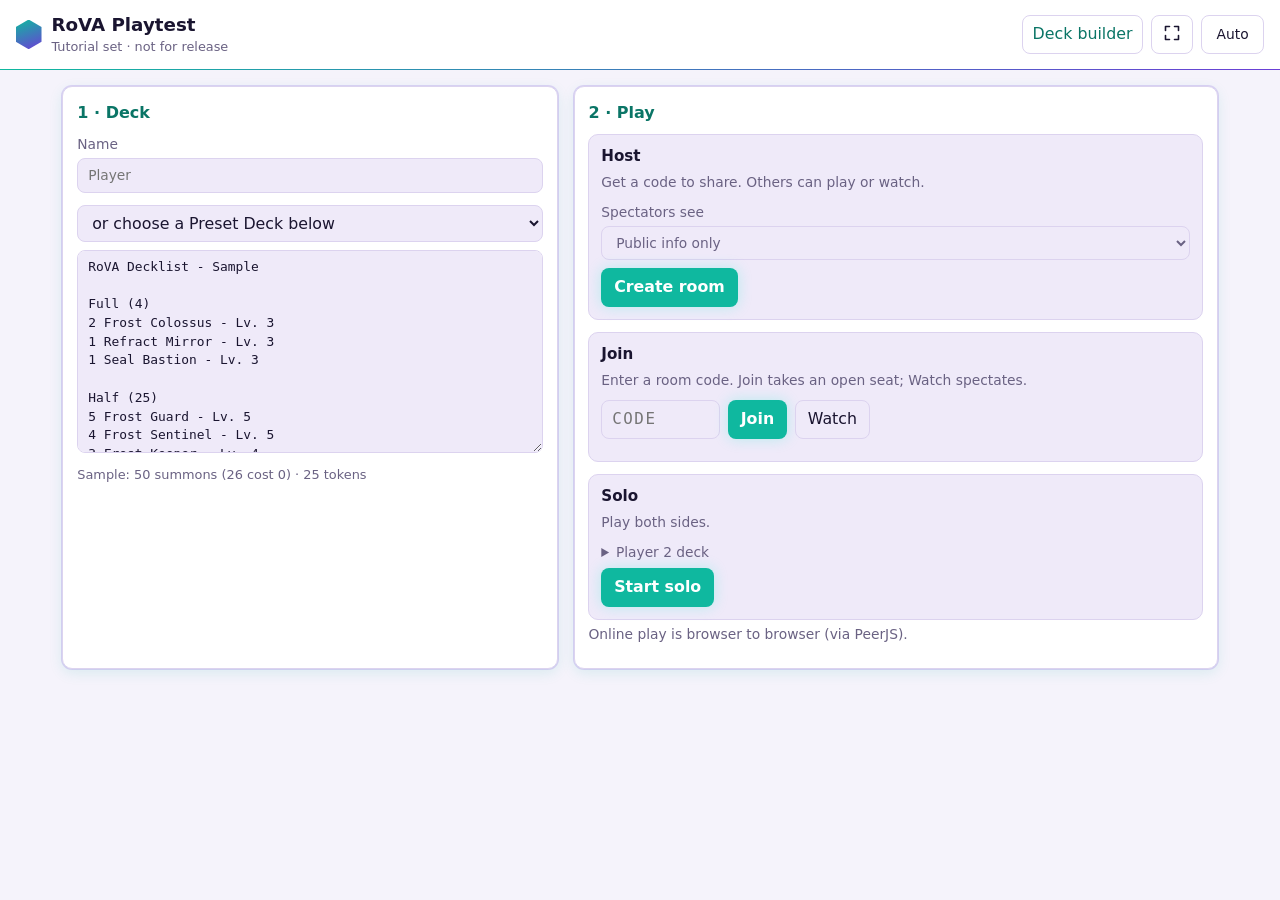
==== commit c95f6824: "Fixed the fullscreen icon and intercept mechanic" ====
--- a/sim.html
+++ b/sim.html
@@ -9,7 +9,7 @@
 <link rel="apple-touch-icon" href="icons/icon-192.png">
 <title>RoVA Playtest</title>
 <script>try{var t=localStorage.getItem("rova-theme");if(t==="light"||t==="dark")document.documentElement.dataset.theme=t;}catch(e){}</script>
-<link rel="stylesheet" href="style.css?v=18">
+<link rel="stylesheet" href="style.css?v=19">
 <link rel="stylesheet" href="sim.css?v=17">
 </head>
 <body class="sim">
@@ -133,7 +133,7 @@
 <div id="toast" class="toast" role="status" aria-live="polite"></div>
 
 <script src="vendor/peerjs-1.5.5.min.js"></script>
-<script src="sim.js?v=25"></script>
-<script src="fullscreen.js?v=1"></script>
+<script src="sim.js?v=26"></script>
+<script src="fullscreen.js?v=2"></script>
 </body>
 </html>
--- a/style.css
+++ b/style.css
@@ -203,9 +203,9 @@
   .proxy-sheet img.ins { width: 88mm; height: 43mm; }
 }
 
-/* full screen button (both pages): text on wider screens, icon only on phones */
-#btn-full .fs-ico { display: none; vertical-align: -0.15em; }
-@media (max-width: 820px) { #btn-full .fs-ico { display: inline-block; } #btn-full .fs-txt { display: none; } }
+/* full screen button (both pages): icon only; its tooltip and label say Full screen / Exit full screen */
+#btn-full .fs-ico { display: inline-block; vertical-align: -0.15em; }
+#btn-full .fs-txt { display: none; }
 /* phones: tighter header buttons so the page title stays on one line */
 @media (max-width: 480px) { .top-actions { gap: 0.375rem; } .top-actions :is(button, .btn-link) { padding-left: 0.5rem; padding-right: 0.5rem; } #btn-theme { min-width: 0; } }
 @media (max-width: 380px) { .topbar { gap: 0.5rem; padding-left: 0.625rem; padding-right: 0.625rem; } .top-actions { gap: 0.25rem; } .top-actions :is(button, .btn-link) { padding-left: 0.375rem; padding-right: 0.375rem; } }
